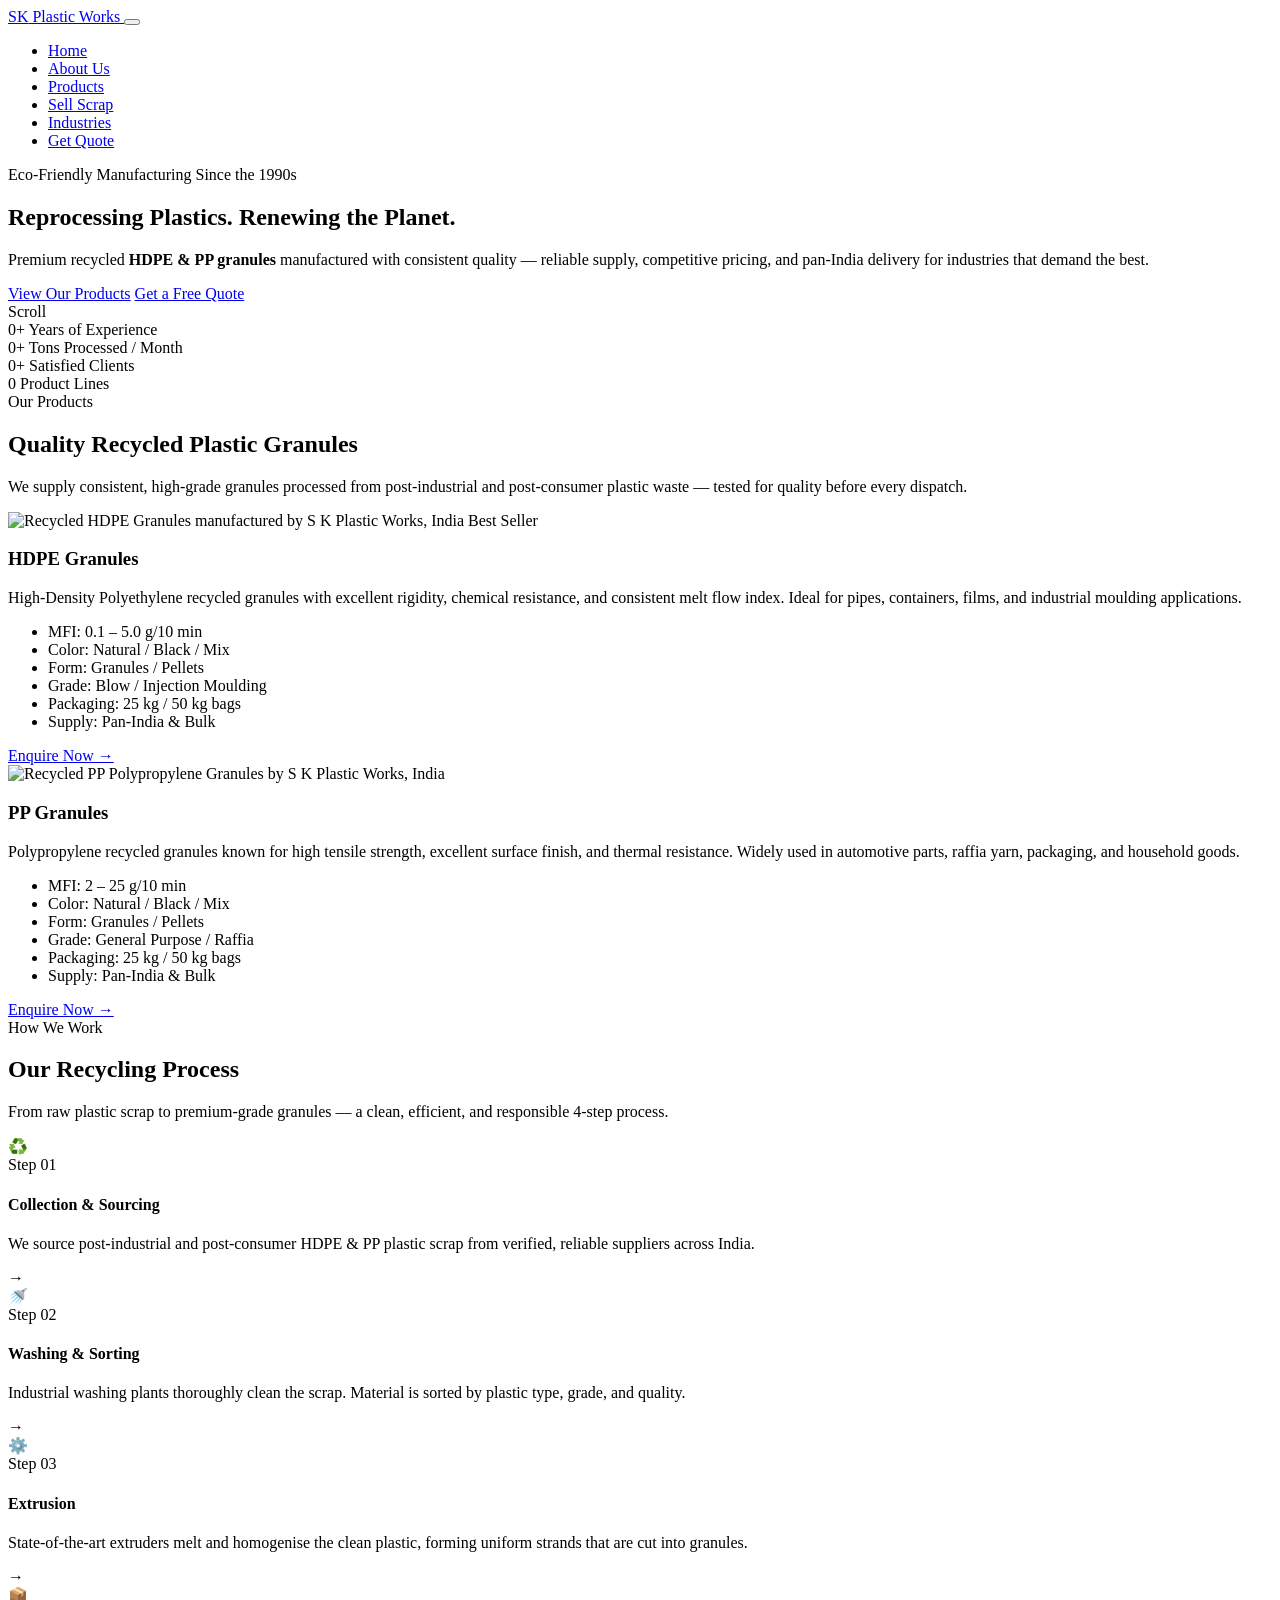
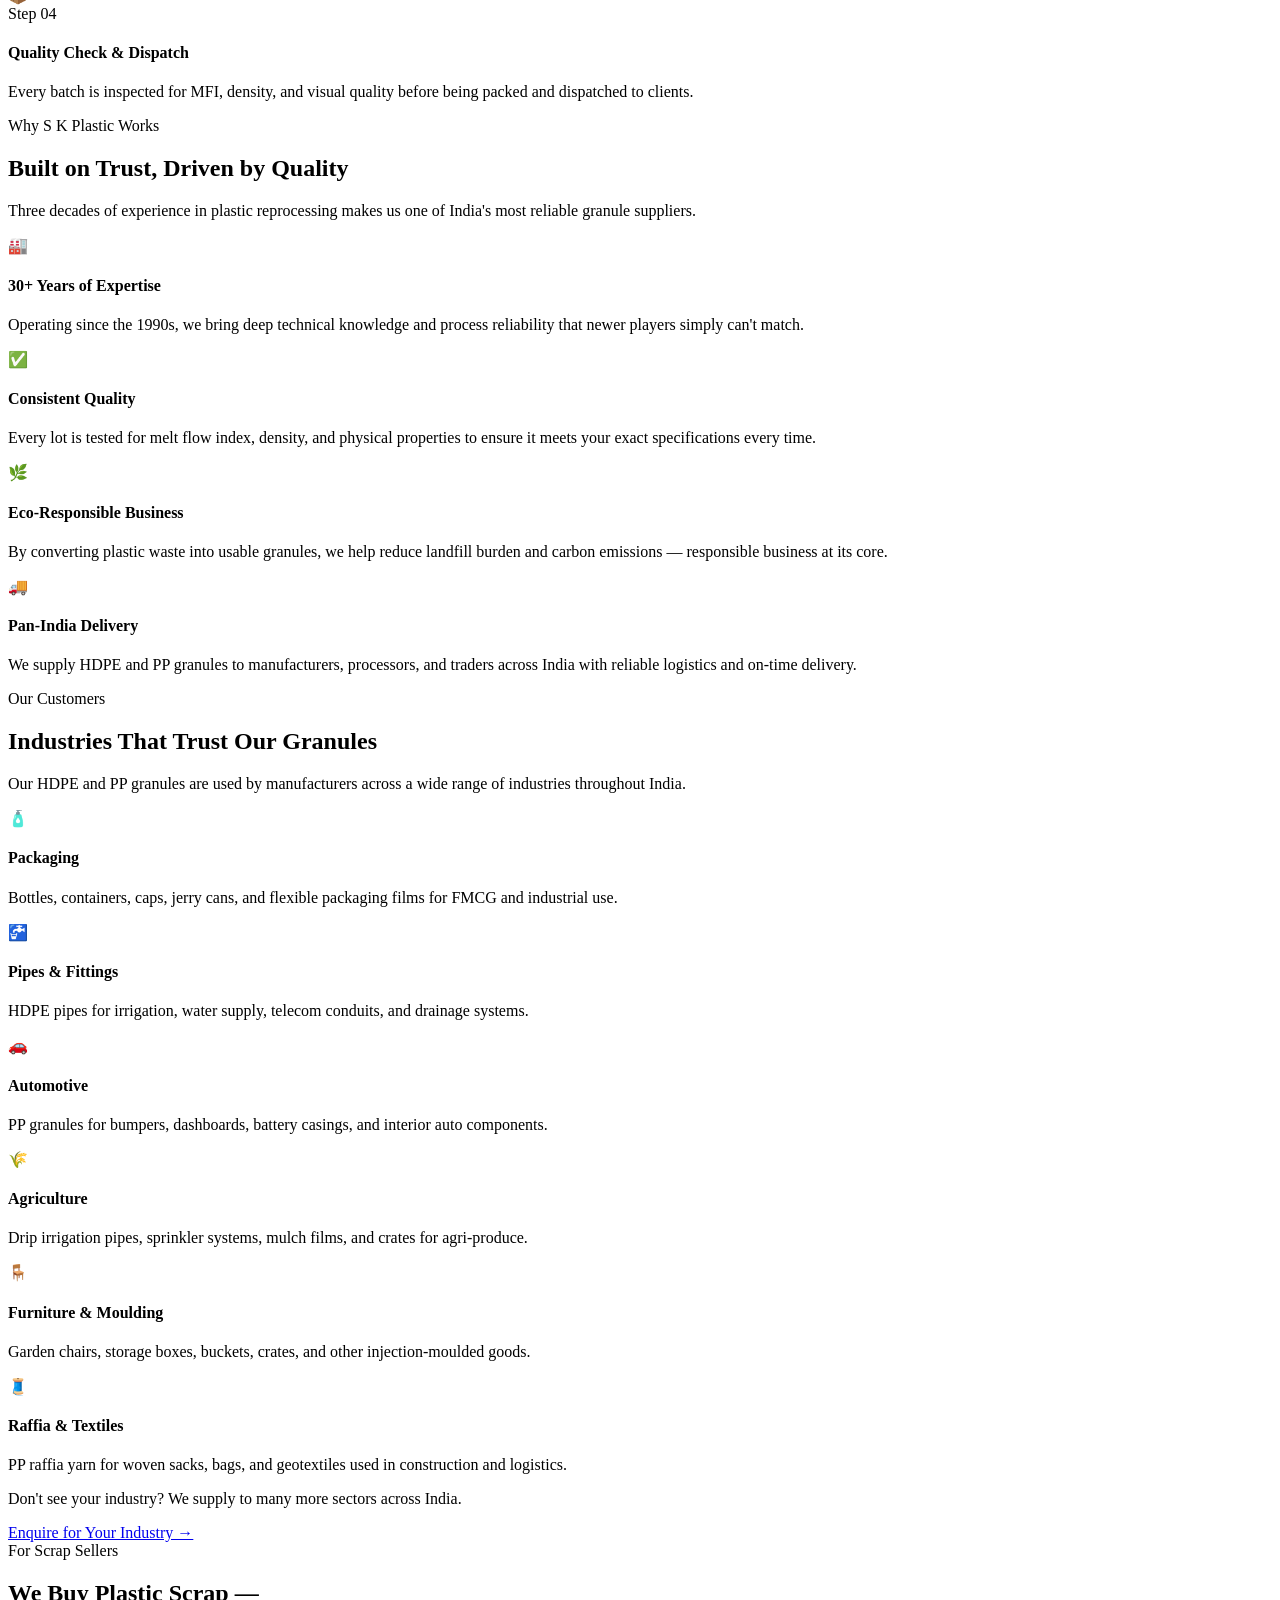
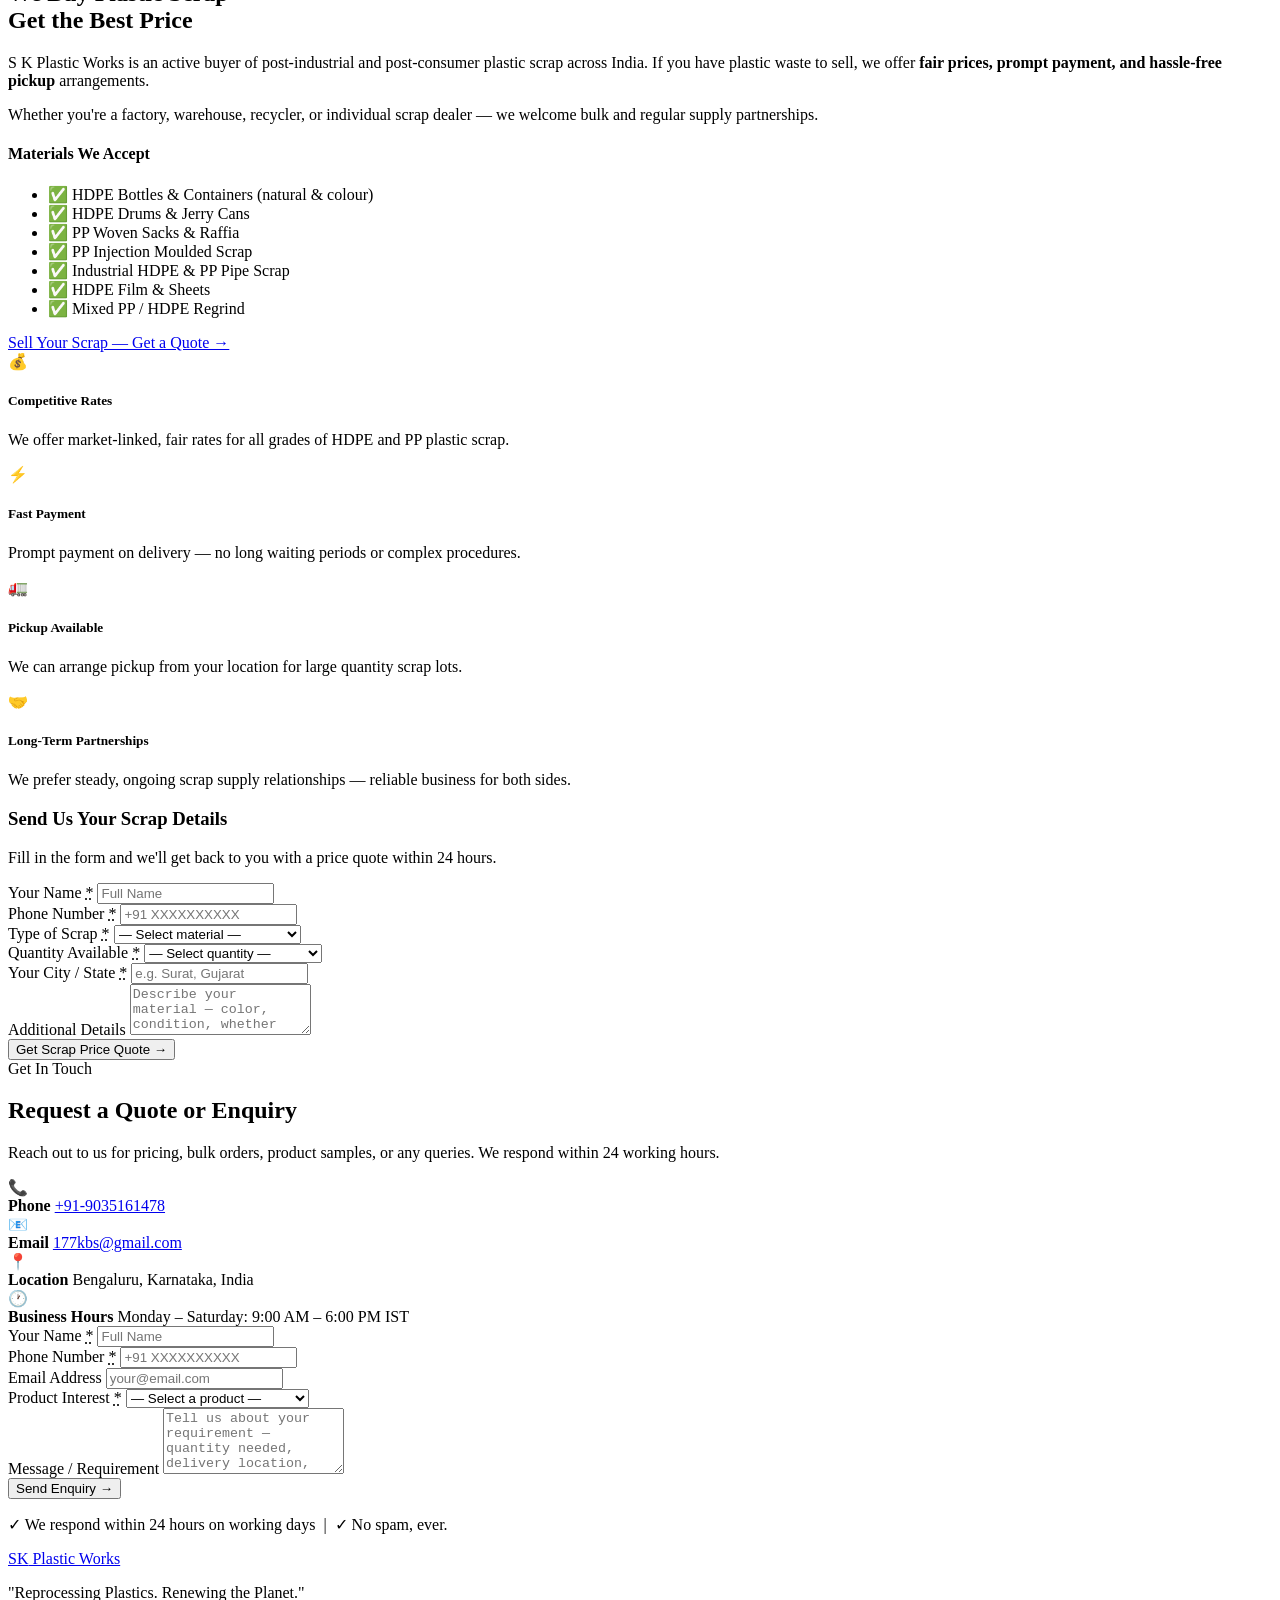
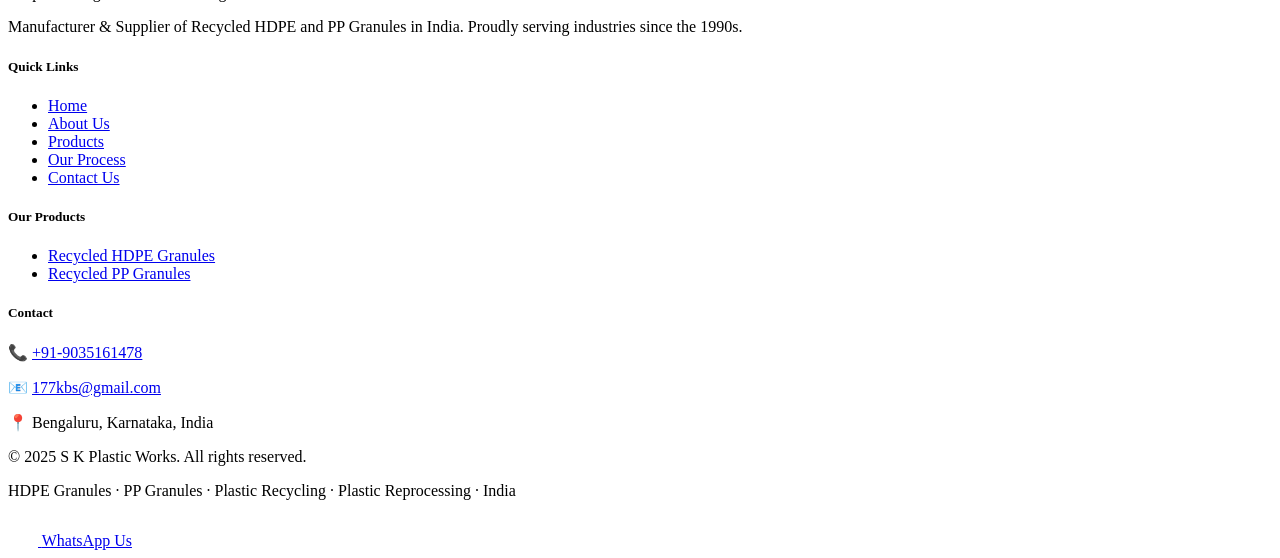
==== index.html @ 536b4439 "Update contact email to 177kbs@gmail.com Co-Authored-By: Claude Sonnet 5 <noreply@anthropic.com>" ====
<!DOCTYPE html>
<html lang="en">
<head>
  <meta charset="UTF-8">
  <meta name="viewport" content="width=device-width, initial-scale=1.0">

  <!-- ✅ SEO: Primary Meta Tags -->
  <title>S K Plastic Works | Recycled HDPE & PP Granules Manufacturer in India</title>
  <meta name="description" content="S K Plastic Works is a trusted manufacturer and supplier of recycled HDPE and PP plastic granules in India. High-quality reprocessed granules since the 1990s. Get bulk quotes today.">
  <meta name="keywords" content="HDPE granules, PP granules, recycled plastic granules, HDPE granules manufacturer India, PP granules supplier, plastic reprocessing, recycled granules India, plastic recycling company India, buy HDPE granules, buy PP granules bulk, sell plastic scrap India, HDPE scrap buyers India, PP scrap buyers, plastic scrap dealers India, plastic waste buyers near me">
  <meta name="author" content="S K Plastic Works">
  <meta name="robots" content="index, follow">
  <meta name="geo.region" content="IN">
  <meta name="geo.country" content="India">
  <link rel="canonical" href="https://raks117.github.io/index.html">

  <!-- ✅ SEO: Open Graph (for social sharing) -->
  <meta property="og:type"        content="website">
  <meta property="og:url"         content="https://raks117.github.io/">
  <meta property="og:title"       content="S K Plastic Works | Recycled HDPE & PP Granules in India">
  <meta property="og:description" content="Manufacturer & supplier of high-quality recycled HDPE and PP granules. Reliable supply, consistent quality, pan-India delivery.">
  <meta property="og:image"       content="https://raks117.github.io/og-image.jpg">

  <!-- ✅ SEO: Twitter Card -->
  <meta name="twitter:card"        content="summary_large_image">
  <meta name="twitter:title"       content="S K Plastic Works | HDPE & PP Granules India">
  <meta name="twitter:description" content="Quality recycled HDPE & PP granules manufacturer in India. Since the 1990s.">

  <!-- ✅ SEO: Schema.org — Local Business + Product structured data -->
  <script type="application/ld+json">
  {
    "@context": "https://schema.org",
    "@graph": [
      {
        "@type": "LocalBusiness",
        "@id": "https://raks117.github.io/#business",
        "name": "S K Plastic Works",
        "description": "Manufacturer and supplier of recycled HDPE and PP plastic granules in India since the 1990s.",
        "url": "https://raks117.github.io",
        "telephone": "+91-9035161478",
        "email": "177kbs@gmail.com",
        "foundingDate": "1995",
        "address": {
          "@type": "PostalAddress",
          "addressLocality": "Bengaluru",
          "addressRegion": "Karnataka",
          "addressCountry": "IN"
        },
        "areaServed": {
          "@type": "Country",
          "name": "India"
        },
        "knowsAbout": ["HDPE Granules", "PP Granules", "Plastic Recycling", "Plastic Reprocessing"],
        "openingHoursSpecification": {
          "@type": "OpeningHoursSpecification",
          "dayOfWeek": ["Monday","Tuesday","Wednesday","Thursday","Friday","Saturday"],
          "opens": "09:00",
          "closes": "18:00"
        }
      },
      {
        "@type": "Product",
        "name": "Recycled HDPE Granules",
        "description": "High-density polyethylene recycled granules with excellent rigidity and chemical resistance.",
        "brand": { "@type": "Brand", "name": "S K Plastic Works" },
        "manufacturer": { "@id": "https://raks117.github.io/#business" },
        "material": "Recycled HDPE",
        "countryOfOrigin": "IN"
      },
      {
        "@type": "Product",
        "name": "Recycled PP Granules",
        "description": "Polypropylene recycled granules with high strength, heat resistance, and excellent surface finish.",
        "brand": { "@type": "Brand", "name": "S K Plastic Works" },
        "manufacturer": { "@id": "https://raks117.github.io/#business" },
        "material": "Recycled PP",
        "countryOfOrigin": "IN"
      }
    ]
  }
  </script>

  <!-- Fonts -->
  <link rel="preconnect" href="https://fonts.googleapis.com">
  <link rel="preconnect" href="https://fonts.gstatic.com" crossorigin>
  <link href="https://fonts.googleapis.com/css2?family=Inter:wght@300;400;500;600&family=Poppins:wght@600;700;800&display=swap" rel="stylesheet">

  <link rel="stylesheet" href="css/style.css">
</head>
<body>

  <!-- ============================================================
       NAVIGATION
  ============================================================ -->
  <nav class="navbar" id="navbar" role="navigation" aria-label="Main navigation">
    <div class="container nav-container">
      <a href="index.html" class="nav-logo" aria-label="S K Plastic Works Home">
        <span class="logo-sk" aria-hidden="true">SK</span> Plastic Works
      </a>

      <button class="nav-toggle" id="navToggle" aria-label="Open menu" aria-expanded="false" aria-controls="navLinks">
        <span></span><span></span><span></span>
      </button>

      <ul class="nav-links" id="navLinks" role="menubar">
        <li role="none"><a href="index.html" class="active" role="menuitem">Home</a></li>
        <li role="none"><a href="about.html" role="menuitem">About Us</a></li>
        <li role="none"><a href="#products" role="menuitem">Products</a></li>
        <li role="none"><a href="#sell-scrap" role="menuitem">Sell Scrap</a></li>
        <li role="none"><a href="#industries" role="menuitem">Industries</a></li>
        <li role="none"><a href="#contact" class="btn-nav" role="menuitem">Get Quote</a></li>
      </ul>
    </div>
  </nav>


  <!-- ============================================================
       HERO SECTION
  ============================================================ -->
  <section class="hero" id="home" aria-label="Hero banner">
    <!-- Replace this URL with a high-res photo of your plant or granules -->
    <div class="hero-bg-image" role="img" aria-label="Plastic recycling facility background"></div>
    <div class="hero-overlay" aria-hidden="true"></div>

    <div class="container hero-content">
      <span class="hero-badge">Eco-Friendly Manufacturing Since the 1990s</span>

      <h1>
        Reprocessing Plastics.
        <span class="accent">Renewing the Planet.</span>
      </h1>

      <p class="hero-subtitle">
        Premium recycled <strong>HDPE &amp; PP granules</strong> manufactured with consistent quality —
        reliable supply, competitive pricing, and pan-India delivery for industries that demand the best.
      </p>

      <div class="hero-cta">
        <a href="#products" class="btn btn-primary">View Our Products</a>
        <a href="#contact"  class="btn btn-outline">Get a Free Quote</a>
      </div>
    </div>

    <div class="hero-scroll" aria-hidden="true">
      <span>Scroll</span>
      <div class="scroll-arrow"></div>
    </div>
  </section>


  <!-- ============================================================
       STATS BAR
  ============================================================ -->
  <section class="stats-bar" aria-label="Company highlights">
    <div class="container stats-grid">
      <div class="stat-item">
        <span class="stat-number" data-target="30">0</span><span class="stat-suffix">+</span>
        <span class="stat-label">Years of Experience</span>
      </div>
      <div class="stat-item">
        <!-- Replace 500 with your actual monthly volume -->
        <span class="stat-number" data-target="10">0</span><span class="stat-suffix">+</span>
        <span class="stat-label">Tons Processed / Month</span>
      </div>
      <div class="stat-item">
        <span class="stat-number" data-target="200">0</span><span class="stat-suffix">+</span>
        <span class="stat-label">Satisfied Clients</span>
      </div>
      <div class="stat-item">
        <span class="stat-number" data-target="2">0</span><span class="stat-suffix"></span>
        <span class="stat-label">Product Lines</span>
      </div>
    </div>
  </section>


  <!-- ============================================================
       PRODUCTS SECTION
  ============================================================ -->
  <section class="products section" id="products" aria-labelledby="products-heading">
    <div class="container">
      <div class="section-header">
        <span class="section-tag">Our Products</span>
        <h2 id="products-heading">Quality Recycled Plastic Granules</h2>
        <p>We supply consistent, high-grade granules processed from post-industrial and post-consumer plastic waste — tested for quality before every dispatch.</p>
      </div>

      <div class="products-grid">

        <!-- Product 1: HDPE Granules -->
        <article class="product-card" itemscope itemtype="https://schema.org/Product">
          <div class="product-image">
            <!--
              REPLACE IMAGE: Download a high-quality HDPE granules photo from
              https://www.pexels.com/search/plastic%20granules/
              Save as: images/hdpe-granules.jpg
            -->
            <img
              src="https://placehold.co/800x500/1B6B3A/4CAF76?text=HDPE+Granules+Photo&font=lato"
              alt="Recycled HDPE Granules manufactured by S K Plastic Works, India"
              itemprop="image"
              loading="eager"
              width="800" height="500"
            >
            <span class="product-badge">Best Seller</span>
          </div>
          <div class="product-body">
            <h3 itemprop="name">HDPE Granules</h3>
            <p itemprop="description">
              High-Density Polyethylene recycled granules with excellent rigidity, chemical resistance,
              and consistent melt flow index. Ideal for pipes, containers, films, and industrial moulding applications.
            </p>
            <ul class="product-specs" aria-label="Product specifications">
              <li>MFI: 0.1 – 5.0 g/10 min</li>
              <li>Color: Natural / Black / Mix</li>
              <li>Form: Granules / Pellets</li>
              <li>Grade: Blow / Injection Moulding</li>
              <li>Packaging: 25 kg / 50 kg bags</li>
              <li>Supply: Pan-India &amp; Bulk</li>
            </ul>
            <a href="#contact" class="btn btn-primary btn-sm">Enquire Now →</a>
          </div>
        </article>

        <!-- Product 2: PP Granules -->
        <article class="product-card" itemscope itemtype="https://schema.org/Product">
          <div class="product-image">
            <!--
              REPLACE IMAGE: Download a PP granules photo from
              https://www.pexels.com/search/plastic%20pellets/
              Save as: images/pp-granules.jpg
            -->
            <img
              src="https://placehold.co/800x500/0D4F6C/7EC8E3?text=PP+Granules+Photo&font=lato"
              alt="Recycled PP Polypropylene Granules by S K Plastic Works, India"
              itemprop="image"
              loading="lazy"
              width="800" height="500"
            >
          </div>
          <div class="product-body">
            <h3 itemprop="name">PP Granules</h3>
            <p itemprop="description">
              Polypropylene recycled granules known for high tensile strength, excellent surface finish,
              and thermal resistance. Widely used in automotive parts, raffia yarn, packaging, and household goods.
            </p>
            <ul class="product-specs" aria-label="Product specifications">
              <li>MFI: 2 – 25 g/10 min</li>
              <li>Color: Natural / Black / Mix</li>
              <li>Form: Granules / Pellets</li>
              <li>Grade: General Purpose / Raffia</li>
              <li>Packaging: 25 kg / 50 kg bags</li>
              <li>Supply: Pan-India &amp; Bulk</li>
            </ul>
            <a href="#contact" class="btn btn-primary btn-sm">Enquire Now →</a>
          </div>
        </article>

      </div>
    </div>
  </section>


  <!-- ============================================================
       OUR PROCESS
  ============================================================ -->
  <section class="process section bg-light" id="process" aria-labelledby="process-heading">
    <div class="container">
      <div class="section-header">
        <span class="section-tag">How We Work</span>
        <h2 id="process-heading">Our Recycling Process</h2>
        <p>From raw plastic scrap to premium-grade granules — a clean, efficient, and responsible 4-step process.</p>
      </div>

      <div class="process-steps" role="list">

        <div class="process-step" role="listitem">
          <span class="step-icon" aria-hidden="true">♻️</span>
          <div class="step-num">Step 01</div>
          <h4>Collection &amp; Sourcing</h4>
          <p>We source post-industrial and post-consumer HDPE &amp; PP plastic scrap from verified, reliable suppliers across India.</p>
        </div>

        <div class="process-arrow" aria-hidden="true">→</div>

        <div class="process-step" role="listitem">
          <span class="step-icon" aria-hidden="true">🚿</span>
          <div class="step-num">Step 02</div>
          <h4>Washing &amp; Sorting</h4>
          <p>Industrial washing plants thoroughly clean the scrap. Material is sorted by plastic type, grade, and quality.</p>
        </div>

        <div class="process-arrow" aria-hidden="true">→</div>

        <div class="process-step" role="listitem">
          <span class="step-icon" aria-hidden="true">⚙️</span>
          <div class="step-num">Step 03</div>
          <h4>Extrusion</h4>
          <p>State-of-the-art extruders melt and homogenise the clean plastic, forming uniform strands that are cut into granules.</p>
        </div>

        <div class="process-arrow" aria-hidden="true">→</div>

        <div class="process-step" role="listitem">
          <span class="step-icon" aria-hidden="true">📦</span>
          <div class="step-num">Step 04</div>
          <h4>Quality Check &amp; Dispatch</h4>
          <p>Every batch is inspected for MFI, density, and visual quality before being packed and dispatched to clients.</p>
        </div>

      </div>
    </div>
  </section>


  <!-- ============================================================
       WHY CHOOSE US
  ============================================================ -->
  <section class="why-us section" id="why-us" aria-labelledby="why-heading">
    <div class="container">
      <div class="section-header">
        <span class="section-tag">Why S K Plastic Works</span>
        <h2 id="why-heading">Built on Trust, Driven by Quality</h2>
        <p>Three decades of experience in plastic reprocessing makes us one of India's most reliable granule suppliers.</p>
      </div>

      <div class="why-grid">
        <div class="why-card">
          <div class="why-icon" aria-hidden="true">🏭</div>
          <h4>30+ Years of Expertise</h4>
          <p>Operating since the 1990s, we bring deep technical knowledge and process reliability that newer players simply can't match.</p>
        </div>
        <div class="why-card">
          <div class="why-icon" aria-hidden="true">✅</div>
          <h4>Consistent Quality</h4>
          <p>Every lot is tested for melt flow index, density, and physical properties to ensure it meets your exact specifications every time.</p>
        </div>
        <div class="why-card">
          <div class="why-icon" aria-hidden="true">🌿</div>
          <h4>Eco-Responsible Business</h4>
          <p>By converting plastic waste into usable granules, we help reduce landfill burden and carbon emissions — responsible business at its core.</p>
        </div>
        <div class="why-card">
          <div class="why-icon" aria-hidden="true">🚚</div>
          <h4>Pan-India Delivery</h4>
          <p>We supply HDPE and PP granules to manufacturers, processors, and traders across India with reliable logistics and on-time delivery.</p>
        </div>
      </div>
    </div>
  </section>


  <!-- ============================================================
       INDUSTRIES WE SERVE
  ============================================================ -->
  <section class="section bg-light" id="industries" aria-labelledby="industries-heading">
    <div class="container">
      <div class="section-header">
        <span class="section-tag">Our Customers</span>
        <h2 id="industries-heading">Industries That Trust Our Granules</h2>
        <p>Our HDPE and PP granules are used by manufacturers across a wide range of industries throughout India.</p>
      </div>

      <div class="industries-grid">
        <div class="industry-card">
          <div class="industry-icon" aria-hidden="true">🧴</div>
          <h4>Packaging</h4>
          <p>Bottles, containers, caps, jerry cans, and flexible packaging films for FMCG and industrial use.</p>
        </div>
        <div class="industry-card">
          <div class="industry-icon" aria-hidden="true">🚰</div>
          <h4>Pipes &amp; Fittings</h4>
          <p>HDPE pipes for irrigation, water supply, telecom conduits, and drainage systems.</p>
        </div>
        <div class="industry-card">
          <div class="industry-icon" aria-hidden="true">🚗</div>
          <h4>Automotive</h4>
          <p>PP granules for bumpers, dashboards, battery casings, and interior auto components.</p>
        </div>
        <div class="industry-card">
          <div class="industry-icon" aria-hidden="true">🌾</div>
          <h4>Agriculture</h4>
          <p>Drip irrigation pipes, sprinkler systems, mulch films, and crates for agri-produce.</p>
        </div>
        <div class="industry-card">
          <div class="industry-icon" aria-hidden="true">🪑</div>
          <h4>Furniture &amp; Moulding</h4>
          <p>Garden chairs, storage boxes, buckets, crates, and other injection-moulded goods.</p>
        </div>
        <div class="industry-card">
          <div class="industry-icon" aria-hidden="true">🧵</div>
          <h4>Raffia &amp; Textiles</h4>
          <p>PP raffia yarn for woven sacks, bags, and geotextiles used in construction and logistics.</p>
        </div>
      </div>

      <div class="industries-cta">
        <p>Don't see your industry? We supply to many more sectors across India.</p>
        <a href="#contact" class="btn btn-primary">Enquire for Your Industry →</a>
      </div>
    </div>
  </section>


  <!-- ============================================================
       WE BUY PLASTIC SCRAP — Raw Material Supplier Section
  ============================================================ -->
  <section class="section sell-scrap-section" id="sell-scrap" aria-labelledby="scrap-heading">
    <div class="container">
      <div class="sell-scrap-grid">

        <div class="sell-scrap-text">
          <span class="section-tag tag-amber">For Scrap Sellers</span>
          <h2 id="scrap-heading">We Buy Plastic Scrap —<br>Get the Best Price</h2>
          <p>
            S K Plastic Works is an active buyer of post-industrial and post-consumer plastic scrap
            across India. If you have plastic waste to sell, we offer <strong>fair prices, prompt payment,
            and hassle-free pickup</strong> arrangements.
          </p>
          <p>
            Whether you're a factory, warehouse, recycler, or individual scrap dealer —
            we welcome bulk and regular supply partnerships.
          </p>

          <div class="scrap-accepts">
            <h4>Materials We Accept</h4>
            <ul class="scrap-list">
              <li>✅ HDPE Bottles &amp; Containers (natural &amp; colour)</li>
              <li>✅ HDPE Drums &amp; Jerry Cans</li>
              <li>✅ PP Woven Sacks &amp; Raffia</li>
              <li>✅ PP Injection Moulded Scrap</li>
              <li>✅ Industrial HDPE &amp; PP Pipe Scrap</li>
              <li>✅ HDPE Film &amp; Sheets</li>
              <li>✅ Mixed PP / HDPE Regrind</li>
            </ul>
          </div>

          <a href="#scrap-form" class="btn btn-amber">Sell Your Scrap — Get a Quote →</a>
        </div>

        <div class="sell-scrap-benefits">
          <div class="benefit-card">
            <span class="benefit-icon" aria-hidden="true">💰</span>
            <div>
              <h5>Competitive Rates</h5>
              <p>We offer market-linked, fair rates for all grades of HDPE and PP plastic scrap.</p>
            </div>
          </div>
          <div class="benefit-card">
            <span class="benefit-icon" aria-hidden="true">⚡</span>
            <div>
              <h5>Fast Payment</h5>
              <p>Prompt payment on delivery — no long waiting periods or complex procedures.</p>
            </div>
          </div>
          <div class="benefit-card">
            <span class="benefit-icon" aria-hidden="true">🚛</span>
            <div>
              <h5>Pickup Available</h5>
              <p>We can arrange pickup from your location for large quantity scrap lots.</p>
            </div>
          </div>
          <div class="benefit-card">
            <span class="benefit-icon" aria-hidden="true">🤝</span>
            <div>
              <h5>Long-Term Partnerships</h5>
              <p>We prefer steady, ongoing scrap supply relationships — reliable business for both sides.</p>
            </div>
          </div>
        </div>

      </div>

      <!-- Scrap Seller Enquiry Form -->
      <div class="scrap-form-wrapper" id="scrap-form">
        <h3>Send Us Your Scrap Details</h3>
        <p>Fill in the form and we'll get back to you with a price quote within 24 hours.</p>
        <form class="scrap-form" id="scrapForm" novalidate aria-label="Scrap seller enquiry form">
          <div class="form-row">
            <div class="form-group">
              <label for="scrap-name">Your Name <abbr title="required">*</abbr></label>
              <input type="text" id="scrap-name" name="scrap-name" placeholder="Full Name" required autocomplete="name">
            </div>
            <div class="form-group">
              <label for="scrap-phone">Phone Number <abbr title="required">*</abbr></label>
              <input type="tel" id="scrap-phone" name="scrap-phone" placeholder="+91 XXXXXXXXXX" required autocomplete="tel">
            </div>
          </div>
          <div class="form-row">
            <div class="form-group">
              <label for="scrap-type">Type of Scrap <abbr title="required">*</abbr></label>
              <select id="scrap-type" name="scrap-type" required>
                <option value="">— Select material —</option>
                <option value="hdpe-bottles">HDPE Bottles / Containers</option>
                <option value="hdpe-drums">HDPE Drums / Jerry Cans</option>
                <option value="hdpe-film">HDPE Film / Sheets</option>
                <option value="pp-woven">PP Woven Sacks / Raffia</option>
                <option value="pp-injection">PP Injection Moulded Scrap</option>
                <option value="mixed">Mixed HDPE / PP Scrap</option>
                <option value="other">Other</option>
              </select>
            </div>
            <div class="form-group">
              <label for="scrap-qty">Quantity Available <abbr title="required">*</abbr></label>
              <select id="scrap-qty" name="scrap-qty" required>
                <option value="">— Select quantity —</option>
                <option value="under500">Under 500 kg</option>
                <option value="500-2000">500 kg – 2 tons</option>
                <option value="2-5tons">2 – 5 tons</option>
                <option value="5-10tons">5 – 10 tons</option>
                <option value="10tons+">10+ tons (Regular Supply)</option>
              </select>
            </div>
          </div>
          <div class="form-group">
            <label for="scrap-location">Your City / State <abbr title="required">*</abbr></label>
            <input type="text" id="scrap-location" name="scrap-location" placeholder="e.g. Surat, Gujarat" required>
          </div>
          <div class="form-group">
            <label for="scrap-notes">Additional Details</label>
            <textarea id="scrap-notes" name="scrap-notes" rows="3"
              placeholder="Describe your material — color, condition, whether sorted or mixed..."></textarea>
          </div>
          <button type="submit" class="btn btn-amber btn-full">Get Scrap Price Quote →</button>
        </form>
      </div>

    </div>
  </section>


  <!-- TESTIMONIALS: Add real customer reviews here once available -->


  <!-- ============================================================
       CONTACT SECTION
  ============================================================ -->
  <section class="contact section bg-dark" id="contact" aria-labelledby="contact-heading">
    <div class="container">
      <div class="section-header light">
        <span class="section-tag">Get In Touch</span>
        <h2 id="contact-heading">Request a Quote or Enquiry</h2>
        <p>Reach out to us for pricing, bulk orders, product samples, or any queries. We respond within 24 working hours.</p>
      </div>

      <div class="contact-grid">

        <!-- Contact Info -->
        <address class="contact-info" style="font-style:normal;">
          <div class="contact-item">
            <span class="contact-icon" aria-hidden="true">📞</span>
            <div>
              <strong>Phone</strong>
              <a href="tel:+919035161478">+91-9035161478</a>
            </div>
          </div>
          <div class="contact-item">
            <span class="contact-icon" aria-hidden="true">📧</span>
            <div>
              <strong>Email</strong>
              <a href="mailto:177kbs@gmail.com">177kbs@gmail.com</a>
            </div>
          </div>
          <div class="contact-item">
            <span class="contact-icon" aria-hidden="true">📍</span>
            <div>
              <strong>Location</strong>
              <span>Bengaluru, Karnataka, India</span>
            </div>
          </div>
          <div class="contact-item">
            <span class="contact-icon" aria-hidden="true">🕐</span>
            <div>
              <strong>Business Hours</strong>
              <span>Monday – Saturday: 9:00 AM – 6:00 PM IST</span>
            </div>
          </div>
        </address>

        <!-- Enquiry Form -->
        <form class="contact-form" id="contactForm" novalidate aria-label="Enquiry form">
          <div class="form-row">
            <div class="form-group">
              <label for="name">Your Name <abbr title="required">*</abbr></label>
              <input type="text"  id="name"  name="name"  placeholder="Full Name"         required autocomplete="name">
            </div>
            <div class="form-group">
              <label for="phone">Phone Number <abbr title="required">*</abbr></label>
              <input type="tel"   id="phone" name="phone" placeholder="+91 XXXXXXXXXX"   required autocomplete="tel">
            </div>
          </div>

          <div class="form-group">
            <label for="email">Email Address</label>
            <input type="email" id="email" name="email" placeholder="your@email.com" autocomplete="email">
          </div>

          <div class="form-group">
            <label for="product">Product Interest <abbr title="required">*</abbr></label>
            <select id="product" name="product" required>
              <option value="">— Select a product —</option>
              <option value="hdpe">HDPE Granules</option>
              <option value="pp">PP Granules</option>
              <option value="both">Both HDPE &amp; PP Granules</option>
              <option value="other">General Enquiry</option>
            </select>
          </div>

          <div class="form-group">
            <label for="message">Message / Requirement</label>
            <textarea id="message" name="message" rows="4"
              placeholder="Tell us about your requirement — quantity needed, delivery location, preferred grade..."></textarea>
          </div>

          <button type="submit" class="btn btn-primary btn-full">Send Enquiry →</button>
          <p class="form-note">
            ✓ We respond within 24 hours on working days &nbsp;|&nbsp;
            ✓ No spam, ever.
          </p>
        </form>

      </div>
    </div>
  </section>


  <!-- ============================================================
       FOOTER
  ============================================================ -->
  <footer class="footer" role="contentinfo">
    <div class="container footer-grid">

      <div class="footer-brand">
        <a href="index.html" class="nav-logo" aria-label="S K Plastic Works Home">
          <span class="logo-sk" aria-hidden="true">SK</span> Plastic Works
        </a>
        <p>"Reprocessing Plastics. Renewing the Planet."</p>
        <p class="footer-small">Manufacturer &amp; Supplier of Recycled HDPE and PP Granules in India. Proudly serving industries since the 1990s.</p>
      </div>

      <nav class="footer-links" aria-label="Footer navigation">
        <h5>Quick Links</h5>
        <ul>
          <li><a href="index.html">Home</a></li>
          <li><a href="about.html">About Us</a></li>
          <li><a href="#products">Products</a></li>
          <li><a href="#process">Our Process</a></li>
          <li><a href="#contact">Contact Us</a></li>
        </ul>
      </nav>

      <div class="footer-products">
        <h5>Our Products</h5>
        <ul>
          <li><a href="#products">Recycled HDPE Granules</a></li>
          <li><a href="#products">Recycled PP Granules</a></li>
        </ul>
      </div>

      <address class="footer-contact" style="font-style:normal;">
        <h5>Contact</h5>
        <p>📞 <a href="tel:+919035161478">+91-9035161478</a></p>
        <p>📧 <a href="mailto:177kbs@gmail.com">177kbs@gmail.com</a></p>
        <p>📍 Bengaluru, Karnataka, India</p>
      </address>

    </div>

    <div class="footer-bottom">
      <div class="container">
        <p>© 2025 S K Plastic Works. All rights reserved.</p>
        <p>HDPE Granules · PP Granules · Plastic Recycling · Plastic Reprocessing · India</p>
      </div>
    </div>
  </footer>

  <!-- Toast notification (shown after form submit) -->
  <div class="toast" id="toast" role="alert" aria-live="polite"></div>

  <!-- ✅ WhatsApp Floating Button — critical for India B2B -->
  <a href="https://wa.me/91XXXXXXXXXX?text=Hello%2C%20I%20am%20interested%20in%20your%20HDPE%2FPP%20granules.%20Please%20share%20your%20best%20price."
     class="whatsapp-float"
     target="_blank"
     rel="noopener noreferrer"
     aria-label="Chat with us on WhatsApp">
    <svg xmlns="http://www.w3.org/2000/svg" viewBox="0 0 32 32" fill="white" width="30" height="30" aria-hidden="true">
      <path d="M16 0C7.164 0 0 7.163 0 16c0 2.822.736 5.469 2.027 7.773L0 32l8.437-2.012A15.93 15.93 0 0016 32c8.836 0 16-7.163 16-16S24.836 0 16 0zm0 29.333a13.27 13.27 0 01-6.764-1.847l-.485-.288-5.012 1.196 1.22-4.877-.316-.5A13.232 13.232 0 012.667 16C2.667 8.636 8.636 2.667 16 2.667S29.333 8.636 29.333 16 23.364 29.333 16 29.333zm7.278-9.87c-.397-.2-2.352-1.16-2.717-1.292-.364-.133-.63-.2-.895.2-.265.397-1.028 1.292-1.26 1.558-.232.265-.464.298-.861.1-.397-.2-1.676-.618-3.192-1.972-1.18-1.052-1.977-2.35-2.209-2.748-.232-.397-.025-.612.174-.81.179-.178.397-.464.596-.696.2-.232.265-.397.397-.662.133-.265.067-.497-.033-.696-.1-.2-.895-2.158-1.226-2.954-.323-.774-.65-.67-.895-.682-.232-.01-.497-.013-.762-.013-.265 0-.696.1-1.061.497-.364.397-1.393 1.36-1.393 3.317s1.427 3.847 1.626 4.112c.2.265 2.808 4.287 6.805 6.014.951.41 1.693.656 2.271.84.954.304 1.823.261 2.51.158.765-.114 2.352-.961 2.684-1.89.333-.928.333-1.724.232-1.89-.099-.165-.364-.265-.762-.464z"/>
    </svg>
    <span class="whatsapp-label">WhatsApp Us</span>
  </a>

  <script src="js/main.js"></script>
</body>
</html>
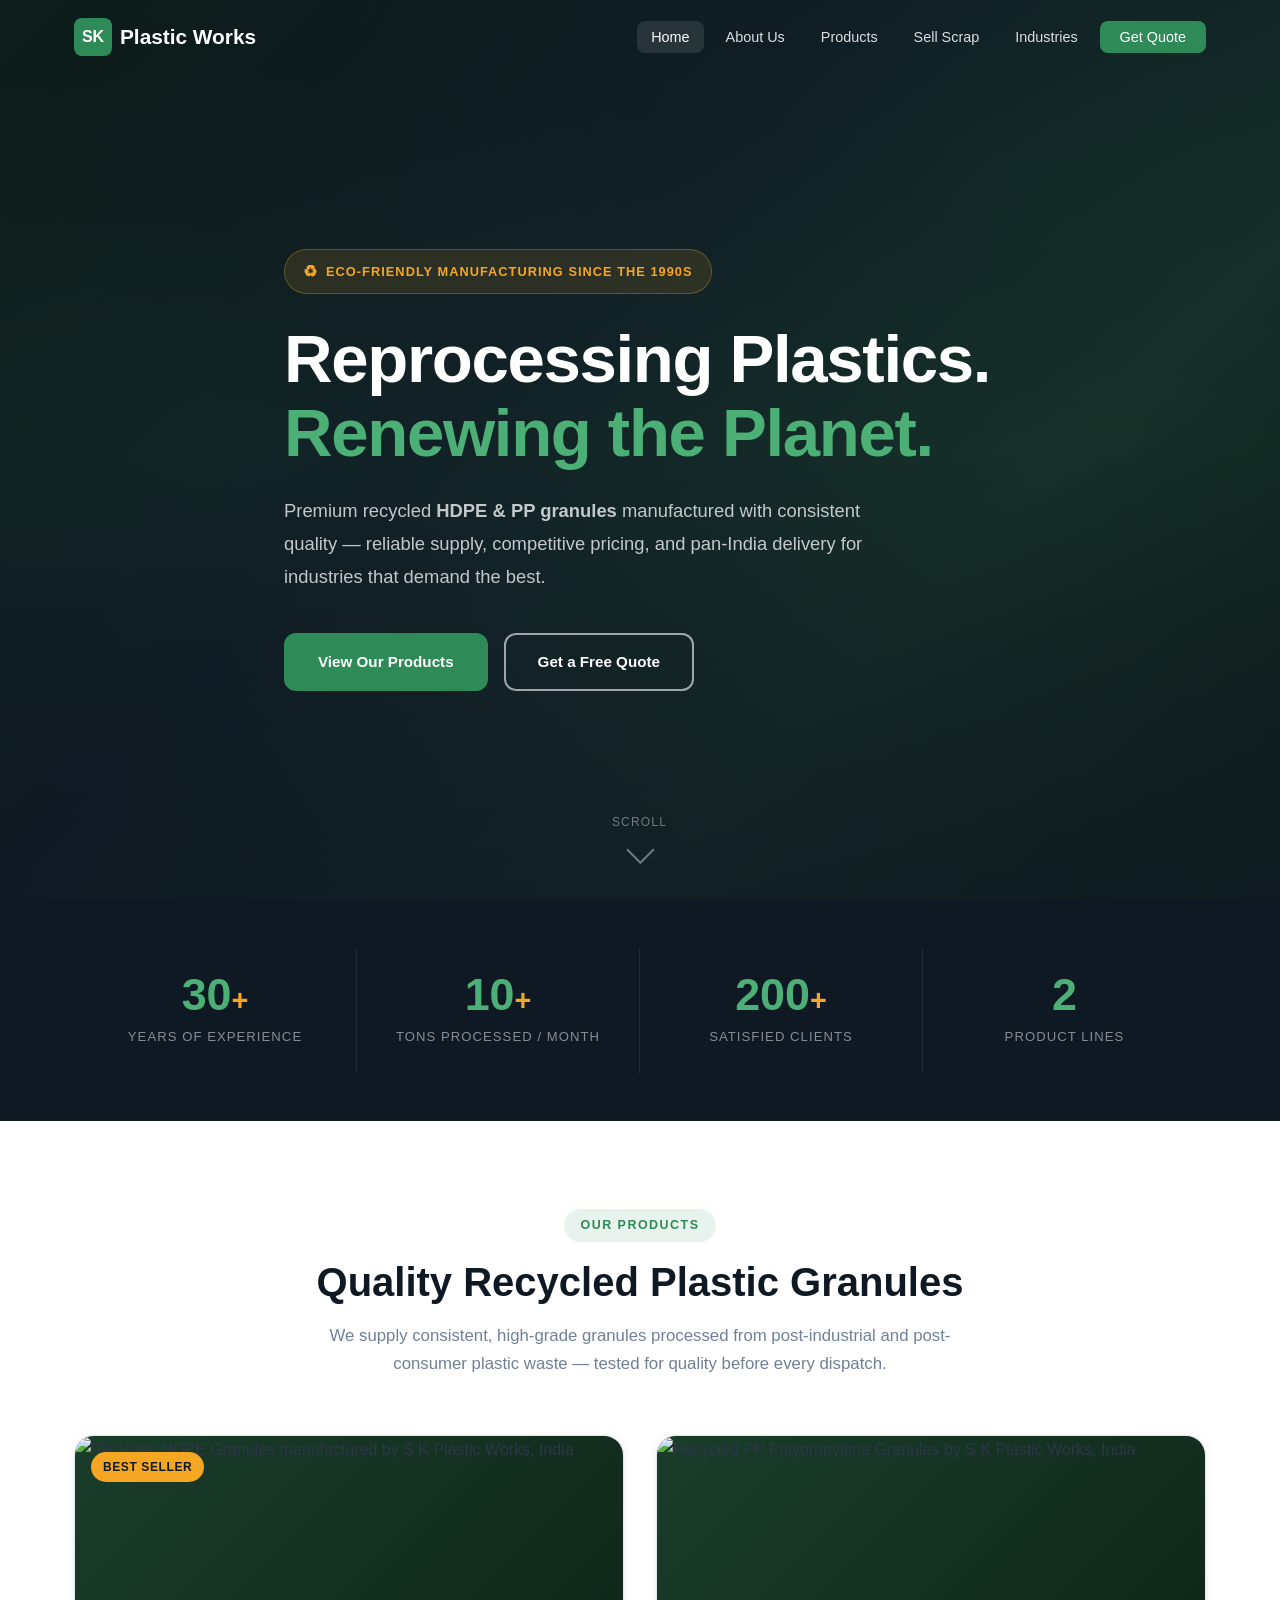
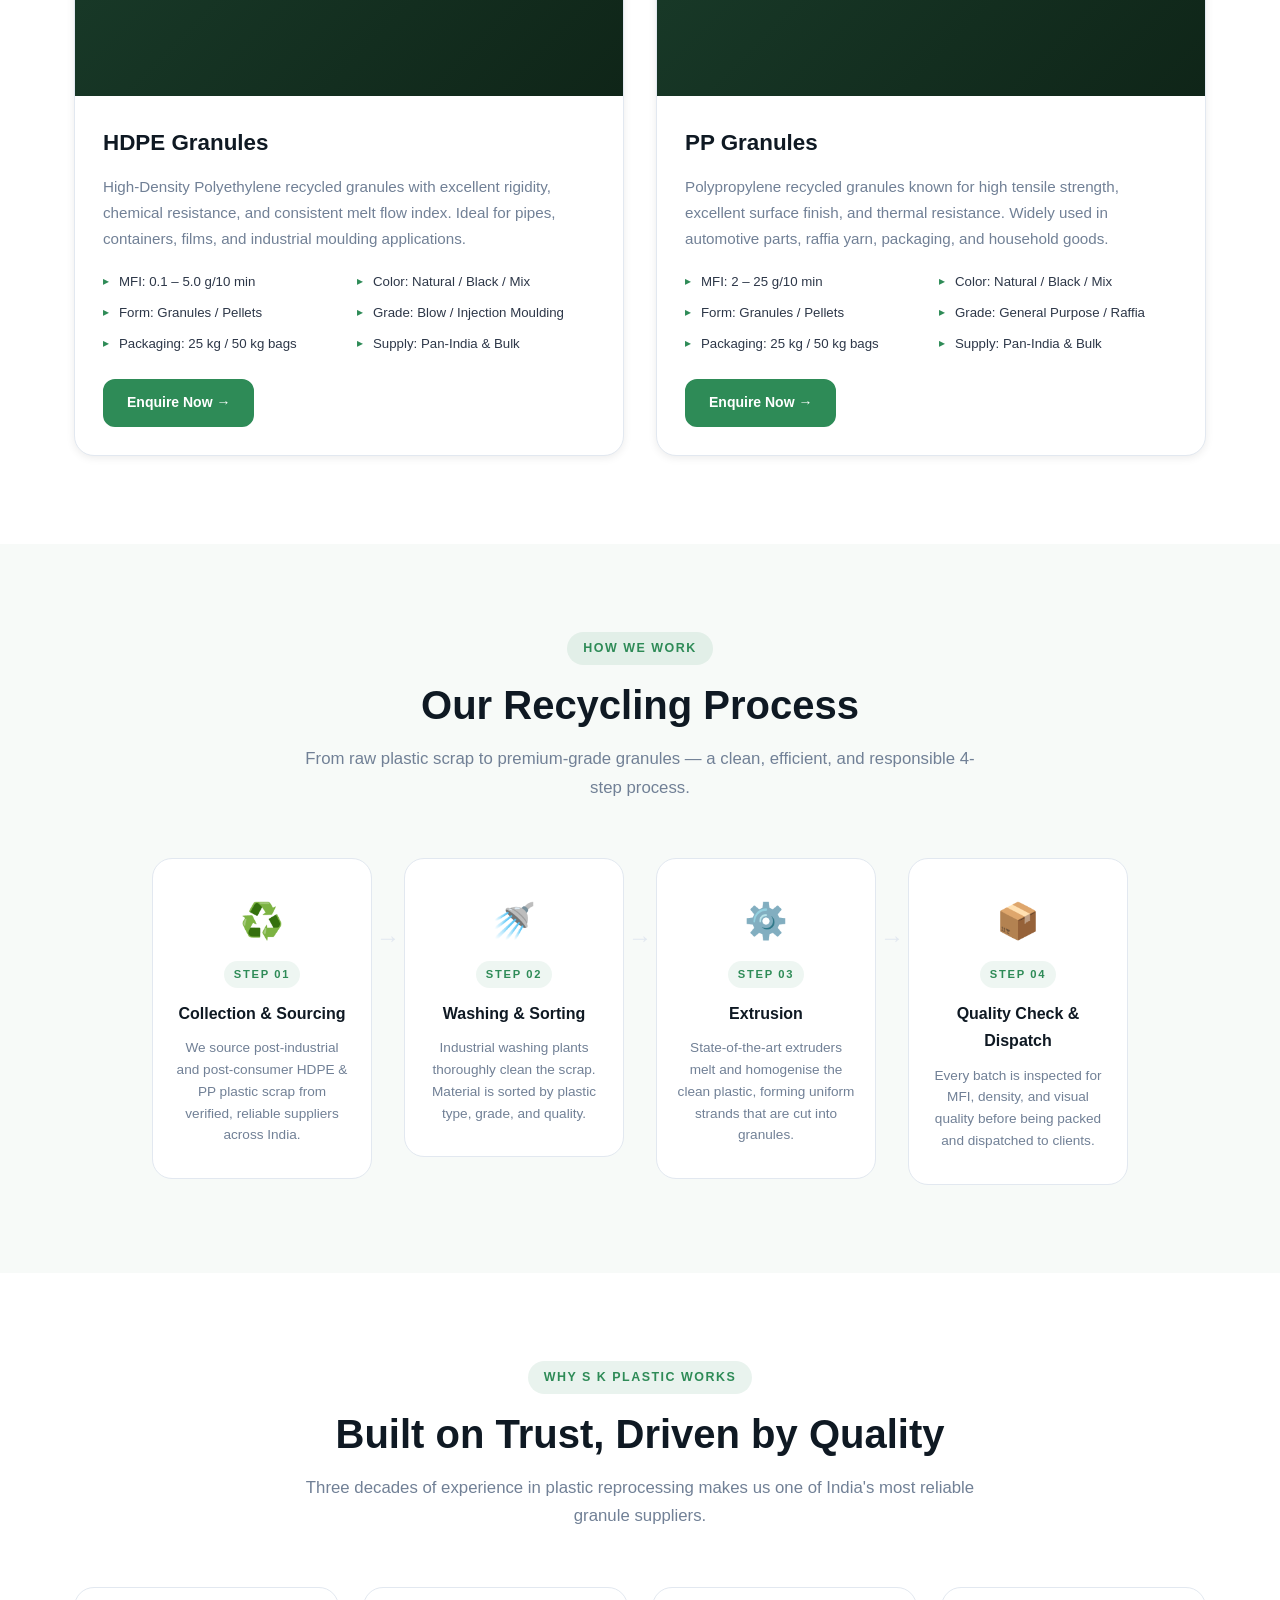
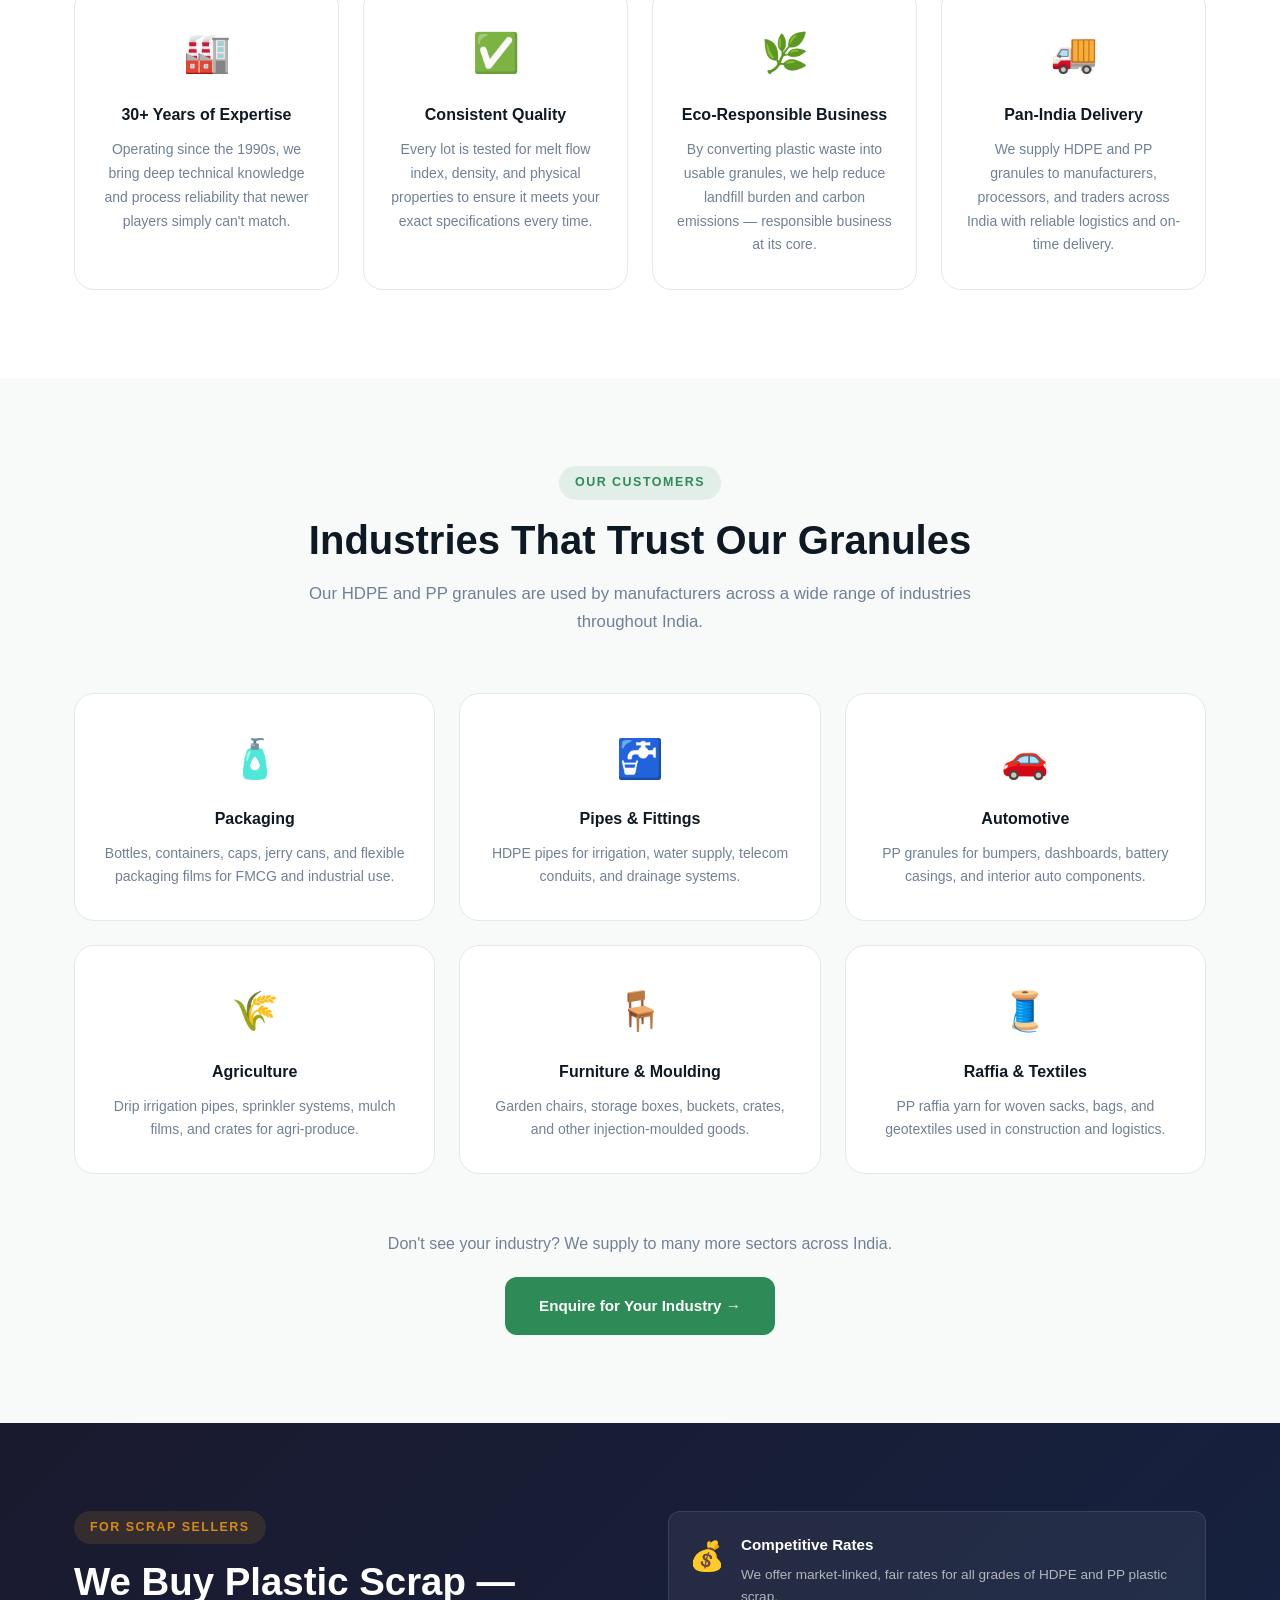
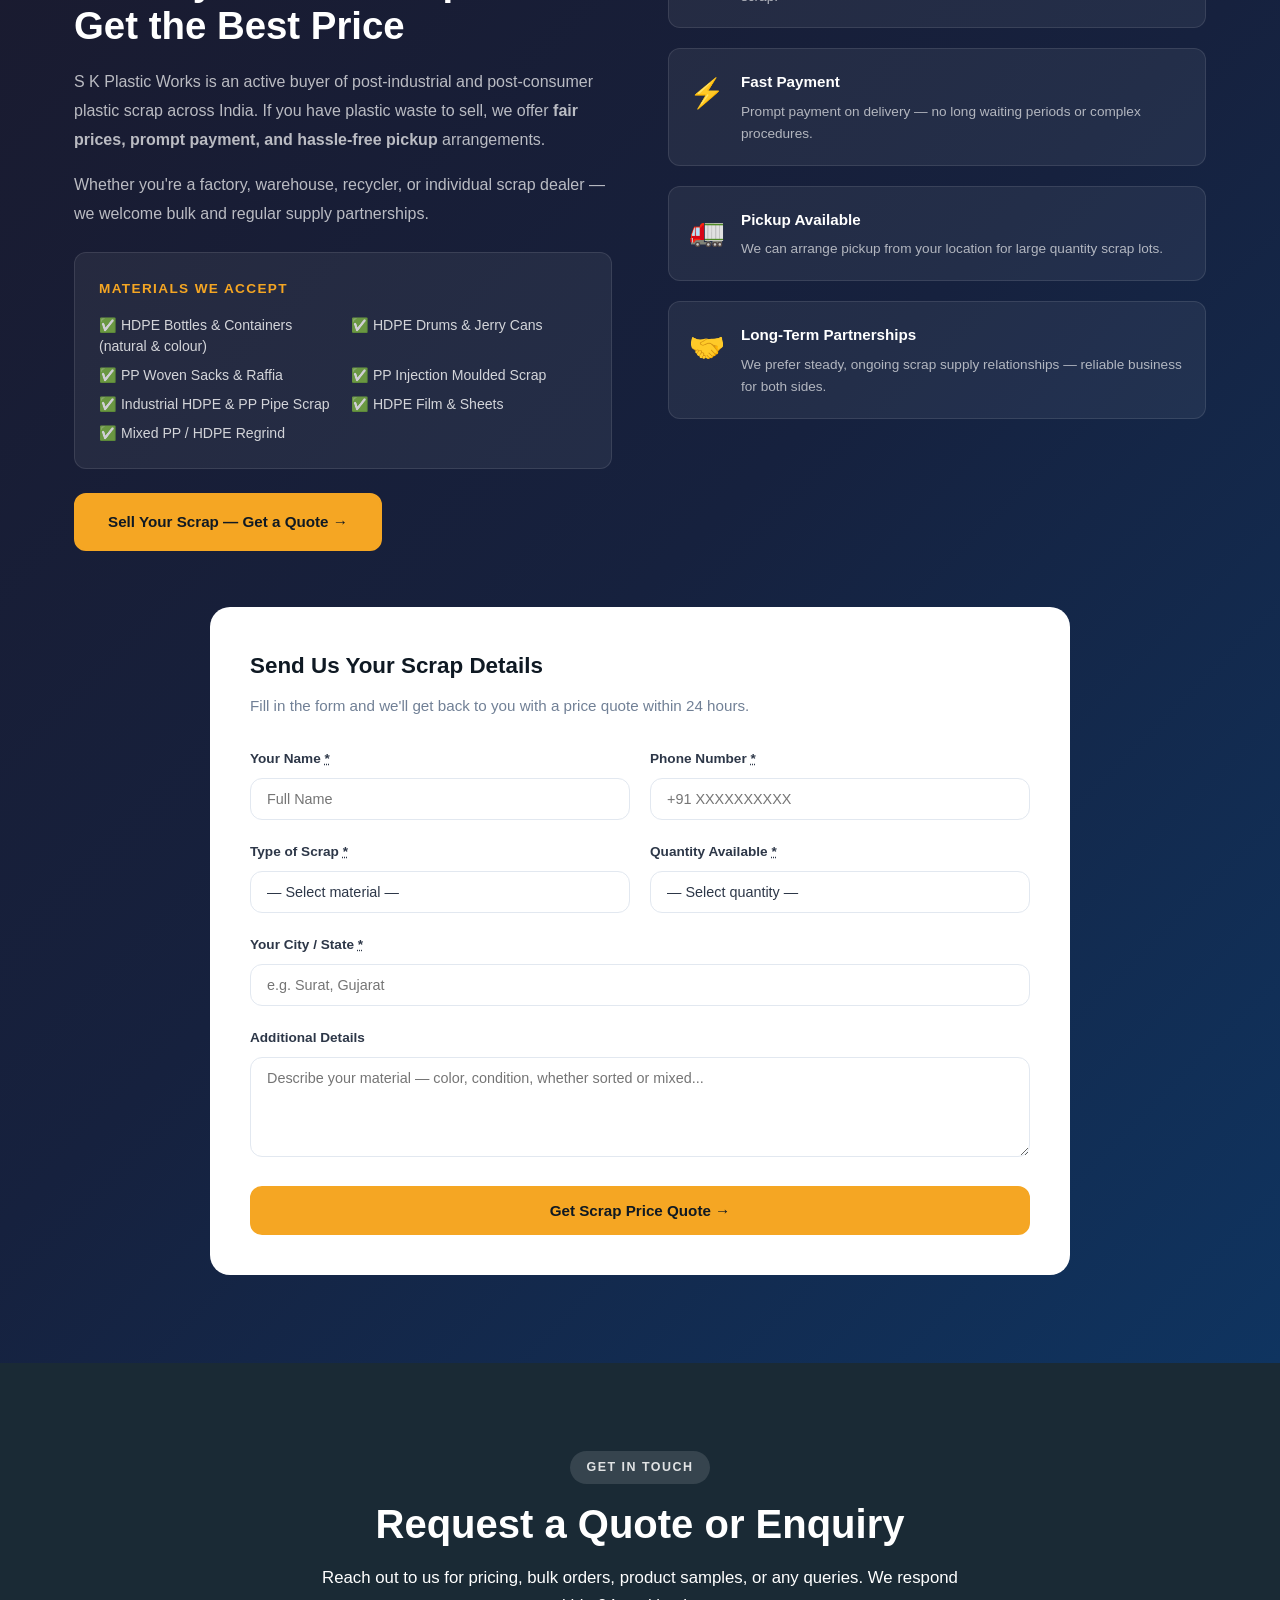
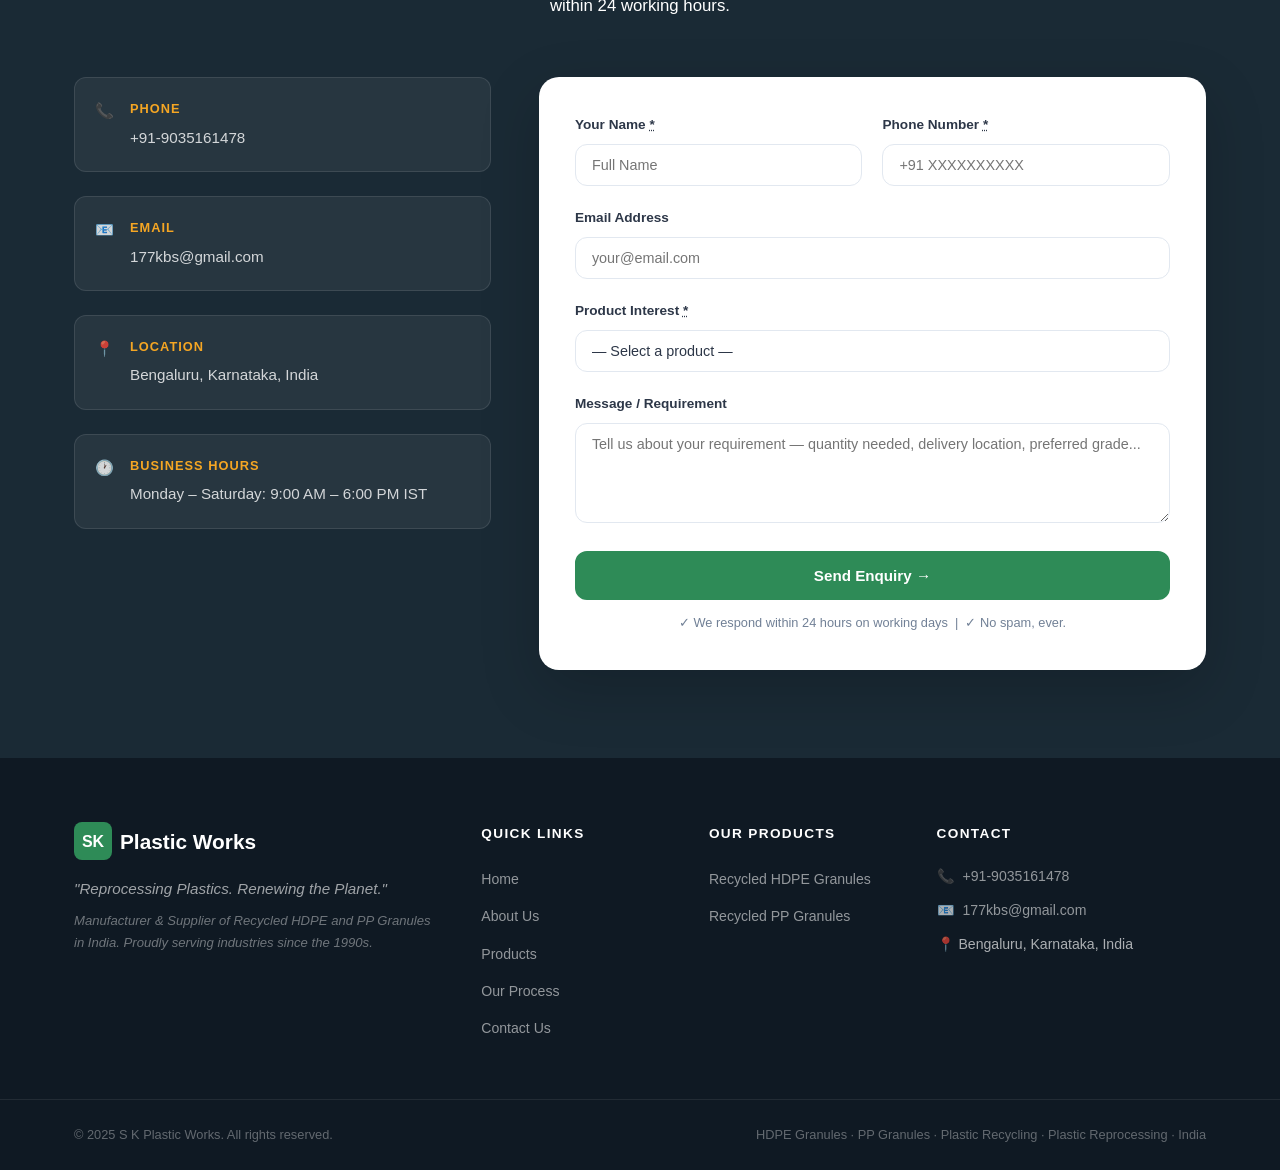
==== commit e7db713b: "Fill in real contact details and remove WhatsApp button Updated address, phone, and email placeholde" ====
--- a/index.html
+++ b/index.html
@@ -677,18 +677,6 @@
   <!-- Toast notification (shown after form submit) -->
   <div class="toast" id="toast" role="alert" aria-live="polite"></div>
 
-  <!-- ✅ WhatsApp Floating Button — critical for India B2B -->
-  <a href="https://wa.me/91XXXXXXXXXX?text=Hello%2C%20I%20am%20interested%20in%20your%20HDPE%2FPP%20granules.%20Please%20share%20your%20best%20price."
-     class="whatsapp-float"
-     target="_blank"
-     rel="noopener noreferrer"
-     aria-label="Chat with us on WhatsApp">
-    <svg xmlns="http://www.w3.org/2000/svg" viewBox="0 0 32 32" fill="white" width="30" height="30" aria-hidden="true">
-      <path d="M16 0C7.164 0 0 7.163 0 16c0 2.822.736 5.469 2.027 7.773L0 32l8.437-2.012A15.93 15.93 0 0016 32c8.836 0 16-7.163 16-16S24.836 0 16 0zm0 29.333a13.27 13.27 0 01-6.764-1.847l-.485-.288-5.012 1.196 1.22-4.877-.316-.5A13.232 13.232 0 012.667 16C2.667 8.636 8.636 2.667 16 2.667S29.333 8.636 29.333 16 23.364 29.333 16 29.333zm7.278-9.87c-.397-.2-2.352-1.16-2.717-1.292-.364-.133-.63-.2-.895.2-.265.397-1.028 1.292-1.26 1.558-.232.265-.464.298-.861.1-.397-.2-1.676-.618-3.192-1.972-1.18-1.052-1.977-2.35-2.209-2.748-.232-.397-.025-.612.174-.81.179-.178.397-.464.596-.696.2-.232.265-.397.397-.662.133-.265.067-.497-.033-.696-.1-.2-.895-2.158-1.226-2.954-.323-.774-.65-.67-.895-.682-.232-.01-.497-.013-.762-.013-.265 0-.696.1-1.061.497-.364.397-1.393 1.36-1.393 3.317s1.427 3.847 1.626 4.112c.2.265 2.808 4.287 6.805 6.014.951.41 1.693.656 2.271.84.954.304 1.823.261 2.51.158.765-.114 2.352-.961 2.684-1.89.333-.928.333-1.724.232-1.89-.099-.165-.364-.265-.762-.464z"/>
-    </svg>
-    <span class="whatsapp-label">WhatsApp Us</span>
-  </a>
-
   <script src="js/main.js"></script>
 </body>
 </html>
--- a/css/style.css
+++ b/css/style.css
@@ -0,0 +1,1385 @@
+/* ================================================
+   S K Plastic Works — Main Stylesheet
+   Modern, SEO-friendly, Mobile-first Design
+   ================================================ */
+
+/* ---------- CSS Variables ---------- */
+:root {
+  --green-dark:   #1B6B3A;
+  --green-mid:    #2E8B57;
+  --green-light:  #4CAF76;
+  --amber:        #F5A623;
+  --amber-dark:   #D4891A;
+  --dark:         #0F1923;
+  --dark-mid:     #1A2A35;
+  --text:         #2D3748;
+  --text-light:   #718096;
+  --bg-light:     #F7FAF8;
+  --white:        #FFFFFF;
+  --border:       #E2E8F0;
+  --shadow-sm:    0 2px 8px rgba(0,0,0,0.08);
+  --shadow-md:    0 8px 24px rgba(0,0,0,0.12);
+  --shadow-lg:    0 20px 60px rgba(0,0,0,0.18);
+  --radius:       12px;
+  --radius-lg:    20px;
+  --transition:   0.3s ease;
+  --font-body:    'Inter', -apple-system, BlinkMacSystemFont, sans-serif;
+  --font-heading: 'Poppins', -apple-system, BlinkMacSystemFont, sans-serif;
+}
+
+/* ---------- Reset & Base ---------- */
+*, *::before, *::after { box-sizing: border-box; margin: 0; padding: 0; }
+
+html {
+  scroll-behavior: smooth;
+  font-size: 16px;
+}
+
+body {
+  font-family: var(--font-body);
+  color: var(--text);
+  background: var(--white);
+  line-height: 1.7;
+  overflow-x: hidden;
+}
+
+img {
+  max-width: 100%;
+  height: auto;
+  display: block;
+}
+
+a {
+  color: inherit;
+  text-decoration: none;
+  transition: color var(--transition);
+}
+
+ul { list-style: none; }
+
+/* ---------- Utility ---------- */
+.container {
+  width: 100%;
+  max-width: 1180px;
+  margin: 0 auto;
+  padding: 0 24px;
+}
+
+.section {
+  padding: 88px 0;
+}
+
+.bg-light { background: var(--bg-light); }
+.bg-dark  { background: var(--dark-mid); }
+
+.section-header {
+  text-align: center;
+  max-width: 680px;
+  margin: 0 auto 56px;
+}
+
+.section-header.light h2,
+.section-header.light p {
+  color: var(--white);
+}
+
+.section-header.light .section-tag {
+  background: rgba(255,255,255,0.12);
+  color: rgba(255,255,255,0.85);
+}
+
+.section-tag {
+  display: inline-block;
+  font-size: 0.78rem;
+  font-weight: 600;
+  letter-spacing: 0.12em;
+  text-transform: uppercase;
+  color: var(--green-mid);
+  background: rgba(46,139,87,0.1);
+  padding: 6px 16px;
+  border-radius: 100px;
+  margin-bottom: 16px;
+}
+
+.section-header h2 {
+  font-family: var(--font-heading);
+  font-size: clamp(1.75rem, 3.5vw, 2.5rem);
+  font-weight: 700;
+  color: var(--dark);
+  line-height: 1.2;
+  margin-bottom: 16px;
+}
+
+.section-header p {
+  font-size: 1.05rem;
+  color: var(--text-light);
+}
+
+/* ---------- Buttons ---------- */
+.btn {
+  display: inline-flex;
+  align-items: center;
+  justify-content: center;
+  gap: 8px;
+  font-family: var(--font-body);
+  font-size: 0.95rem;
+  font-weight: 600;
+  padding: 14px 32px;
+  border-radius: var(--radius);
+  border: 2px solid transparent;
+  cursor: pointer;
+  transition: all var(--transition);
+  white-space: nowrap;
+}
+
+.btn-primary {
+  background: var(--green-mid);
+  color: var(--white);
+  border-color: var(--green-mid);
+}
+
+.btn-primary:hover {
+  background: var(--green-dark);
+  border-color: var(--green-dark);
+  transform: translateY(-2px);
+  box-shadow: 0 8px 20px rgba(46,139,87,0.35);
+}
+
+.btn-outline {
+  background: transparent;
+  color: var(--white);
+  border-color: rgba(255,255,255,0.6);
+}
+
+.btn-outline:hover {
+  background: rgba(255,255,255,0.12);
+  border-color: var(--white);
+}
+
+.btn-sm {
+  font-size: 0.875rem;
+  padding: 10px 22px;
+}
+
+.btn-full { width: 100%; }
+
+/* ---------- Navbar ---------- */
+.navbar {
+  position: fixed;
+  top: 0;
+  left: 0;
+  right: 0;
+  z-index: 1000;
+  padding: 18px 0;
+  transition: all var(--transition);
+}
+
+.navbar.scrolled {
+  background: rgba(15,25,35,0.96);
+  backdrop-filter: blur(12px);
+  -webkit-backdrop-filter: blur(12px);
+  padding: 12px 0;
+  box-shadow: 0 2px 20px rgba(0,0,0,0.3);
+}
+
+.nav-container {
+  display: flex;
+  align-items: center;
+  justify-content: space-between;
+}
+
+.nav-logo {
+  font-family: var(--font-heading);
+  font-size: 1.3rem;
+  font-weight: 700;
+  color: var(--white);
+  display: flex;
+  align-items: center;
+  gap: 8px;
+}
+
+.logo-sk {
+  background: var(--green-mid);
+  color: var(--white);
+  width: 38px;
+  height: 38px;
+  border-radius: 8px;
+  display: inline-flex;
+  align-items: center;
+  justify-content: center;
+  font-size: 1rem;
+  font-weight: 800;
+  flex-shrink: 0;
+}
+
+.nav-links {
+  display: flex;
+  align-items: center;
+  gap: 8px;
+}
+
+.nav-links a {
+  color: rgba(255,255,255,0.85);
+  font-size: 0.9rem;
+  font-weight: 500;
+  padding: 8px 14px;
+  border-radius: 8px;
+  transition: all var(--transition);
+}
+
+.nav-links a:hover,
+.nav-links a.active {
+  color: var(--white);
+  background: rgba(255,255,255,0.1);
+}
+
+.btn-nav {
+  background: var(--green-mid) !important;
+  color: var(--white) !important;
+  padding: 8px 20px !important;
+  border-radius: 8px !important;
+}
+
+.btn-nav:hover {
+  background: var(--green-dark) !important;
+}
+
+.nav-toggle {
+  display: none;
+  flex-direction: column;
+  gap: 5px;
+  background: none;
+  border: none;
+  cursor: pointer;
+  padding: 4px;
+}
+
+.nav-toggle span {
+  display: block;
+  width: 24px;
+  height: 2px;
+  background: var(--white);
+  border-radius: 2px;
+  transition: all var(--transition);
+}
+
+/* ---------- Hero ---------- */
+.hero {
+  position: relative;
+  min-height: 100vh;
+  display: flex;
+  align-items: center;
+  background: linear-gradient(135deg, #0a2010 0%, #0F1923 40%, #1B3A2A 70%, #0a2010 100%);
+  overflow: hidden;
+}
+
+.hero::before {
+  content: '';
+  position: absolute;
+  inset: 0;
+  background:
+    radial-gradient(ellipse at 20% 50%, rgba(46,139,87,0.15) 0%, transparent 60%),
+    radial-gradient(ellipse at 80% 20%, rgba(27,107,58,0.2) 0%, transparent 50%);
+}
+
+.hero-bg-image {
+  position: absolute;
+  inset: 0;
+  background-image: url('https://images.unsplash.com/photo-1532996122724-e3c354a0b15b?w=1600&q=80&auto=format&fit=crop');
+  background-size: cover;
+  background-position: center;
+  opacity: 0.12;
+}
+
+.hero-overlay {
+  position: absolute;
+  inset: 0;
+  background: linear-gradient(
+    to bottom,
+    rgba(15,25,35,0.5) 0%,
+    rgba(15,25,35,0.4) 50%,
+    rgba(15,25,35,0.8) 100%
+  );
+}
+
+.hero-content {
+  position: relative;
+  z-index: 1;
+  padding: 120px 24px 80px;
+  max-width: 760px;
+}
+
+.hero-badge {
+  display: inline-flex;
+  align-items: center;
+  gap: 8px;
+  font-size: 0.8rem;
+  font-weight: 600;
+  letter-spacing: 0.08em;
+  text-transform: uppercase;
+  color: var(--amber);
+  background: rgba(245,166,35,0.12);
+  border: 1px solid rgba(245,166,35,0.3);
+  padding: 8px 18px;
+  border-radius: 100px;
+  margin-bottom: 28px;
+}
+
+.hero-badge::before { content: '♻'; font-size: 1rem; }
+
+.hero-content h1 {
+  font-family: var(--font-heading);
+  font-size: clamp(2.4rem, 6vw, 4.2rem);
+  font-weight: 800;
+  color: var(--white);
+  line-height: 1.1;
+  margin-bottom: 24px;
+  letter-spacing: -0.02em;
+}
+
+.hero-content h1 .accent {
+  color: var(--green-light);
+  display: block;
+}
+
+.hero-subtitle {
+  font-size: clamp(1rem, 2vw, 1.15rem);
+  color: rgba(255,255,255,0.75);
+  max-width: 580px;
+  margin-bottom: 40px;
+  line-height: 1.8;
+}
+
+.hero-cta {
+  display: flex;
+  gap: 16px;
+  flex-wrap: wrap;
+}
+
+.hero-scroll {
+  position: absolute;
+  bottom: 40px;
+  left: 50%;
+  transform: translateX(-50%);
+  z-index: 1;
+  display: flex;
+  flex-direction: column;
+  align-items: center;
+  gap: 8px;
+  color: rgba(255,255,255,0.4);
+  font-size: 0.75rem;
+  letter-spacing: 0.1em;
+  text-transform: uppercase;
+  animation: fadeInUp 1s ease 1s both;
+}
+
+.scroll-arrow {
+  width: 20px;
+  height: 20px;
+  border-right: 2px solid rgba(255,255,255,0.4);
+  border-bottom: 2px solid rgba(255,255,255,0.4);
+  transform: rotate(45deg);
+  animation: scrollBounce 1.5s ease infinite;
+}
+
+@keyframes scrollBounce {
+  0%, 100% { transform: rotate(45deg) translateY(0); }
+  50%       { transform: rotate(45deg) translateY(4px); }
+}
+
+@keyframes fadeInUp {
+  from { opacity: 0; transform: translateX(-50%) translateY(20px); }
+  to   { opacity: 1; transform: translateX(-50%) translateY(0); }
+}
+
+/* ---------- Stats Bar ---------- */
+.stats-bar {
+  background: var(--dark);
+  padding: 48px 0;
+}
+
+.stats-grid {
+  display: grid;
+  grid-template-columns: repeat(4, 1fr);
+  gap: 0;
+}
+
+.stat-item {
+  text-align: center;
+  padding: 24px 16px;
+  border-right: 1px solid rgba(255,255,255,0.08);
+}
+
+.stat-item:last-child { border-right: none; }
+
+.stat-number {
+  font-family: var(--font-heading);
+  font-size: clamp(2rem, 4vw, 2.8rem);
+  font-weight: 800;
+  color: var(--green-light);
+  line-height: 1;
+}
+
+.stat-suffix {
+  font-family: var(--font-heading);
+  font-size: clamp(1.4rem, 2.5vw, 1.8rem);
+  font-weight: 800;
+  color: var(--amber);
+  line-height: 1;
+}
+
+.stat-label {
+  display: block;
+  font-size: 0.82rem;
+  color: rgba(255,255,255,0.5);
+  margin-top: 8px;
+  text-transform: uppercase;
+  letter-spacing: 0.08em;
+}
+
+/* ---------- Products ---------- */
+.products-grid {
+  display: grid;
+  grid-template-columns: repeat(2, 1fr);
+  gap: 32px;
+}
+
+.product-card {
+  background: var(--white);
+  border: 1px solid var(--border);
+  border-radius: var(--radius-lg);
+  overflow: hidden;
+  transition: all var(--transition);
+  box-shadow: var(--shadow-sm);
+}
+
+.product-card:hover {
+  transform: translateY(-6px);
+  box-shadow: var(--shadow-lg);
+  border-color: var(--green-light);
+}
+
+.product-image {
+  position: relative;
+  height: 260px;
+  overflow: hidden;
+  background: linear-gradient(135deg, #1a3d2b, #0f2518);
+}
+
+.product-image img {
+  width: 100%;
+  height: 100%;
+  object-fit: cover;
+  transition: transform 0.6s ease;
+}
+
+.product-card:hover .product-image img {
+  transform: scale(1.05);
+}
+
+.product-badge {
+  position: absolute;
+  top: 16px;
+  left: 16px;
+  background: var(--amber);
+  color: var(--dark);
+  font-size: 0.75rem;
+  font-weight: 700;
+  padding: 5px 12px;
+  border-radius: 100px;
+  text-transform: uppercase;
+  letter-spacing: 0.05em;
+}
+
+.product-body {
+  padding: 28px;
+}
+
+.product-body h3 {
+  font-family: var(--font-heading);
+  font-size: 1.4rem;
+  font-weight: 700;
+  color: var(--dark);
+  margin-bottom: 12px;
+}
+
+.product-body p {
+  color: var(--text-light);
+  font-size: 0.95rem;
+  margin-bottom: 20px;
+  line-height: 1.7;
+}
+
+.product-specs {
+  display: grid;
+  grid-template-columns: 1fr 1fr;
+  gap: 8px 16px;
+  margin-bottom: 24px;
+}
+
+.product-specs li {
+  font-size: 0.83rem;
+  color: var(--text);
+  padding-left: 16px;
+  position: relative;
+}
+
+.product-specs li::before {
+  content: '▸';
+  position: absolute;
+  left: 0;
+  color: var(--green-mid);
+  font-size: 0.75rem;
+}
+
+/* ---------- Process ---------- */
+.process-steps {
+  display: flex;
+  align-items: flex-start;
+  justify-content: center;
+  gap: 0;
+  flex-wrap: wrap;
+}
+
+.process-step {
+  flex: 1;
+  min-width: 160px;
+  max-width: 220px;
+  text-align: center;
+  padding: 32px 20px;
+  background: var(--white);
+  border-radius: var(--radius-lg);
+  border: 1px solid var(--border);
+  position: relative;
+  transition: all var(--transition);
+}
+
+.process-step:hover {
+  border-color: var(--green-mid);
+  box-shadow: var(--shadow-md);
+  transform: translateY(-4px);
+}
+
+.step-icon {
+  font-size: 2.2rem;
+  margin-bottom: 8px;
+  display: block;
+}
+
+.step-num {
+  font-family: var(--font-heading);
+  font-size: 0.7rem;
+  font-weight: 700;
+  letter-spacing: 0.15em;
+  color: var(--green-mid);
+  text-transform: uppercase;
+  margin-bottom: 12px;
+  background: rgba(46,139,87,0.08);
+  display: inline-block;
+  padding: 4px 10px;
+  border-radius: 100px;
+}
+
+.process-step h4 {
+  font-family: var(--font-heading);
+  font-size: 1rem;
+  font-weight: 700;
+  color: var(--dark);
+  margin-bottom: 10px;
+}
+
+.process-step p {
+  font-size: 0.85rem;
+  color: var(--text-light);
+  line-height: 1.6;
+}
+
+.process-arrow {
+  font-size: 1.5rem;
+  color: var(--border);
+  padding: 0 4px;
+  margin-top: 60px;
+  flex-shrink: 0;
+  align-self: flex-start;
+}
+
+/* ---------- Why Us ---------- */
+.why-grid {
+  display: grid;
+  grid-template-columns: repeat(4, 1fr);
+  gap: 24px;
+}
+
+.why-card {
+  background: var(--white);
+  border: 1px solid var(--border);
+  border-radius: var(--radius-lg);
+  padding: 32px 24px;
+  text-align: center;
+  transition: all var(--transition);
+}
+
+.why-card:hover {
+  border-color: var(--green-mid);
+  box-shadow: var(--shadow-md);
+  transform: translateY(-4px);
+}
+
+.why-icon {
+  font-size: 2.4rem;
+  margin-bottom: 16px;
+}
+
+.why-card h4 {
+  font-family: var(--font-heading);
+  font-size: 1rem;
+  font-weight: 700;
+  color: var(--dark);
+  margin-bottom: 10px;
+}
+
+.why-card p {
+  font-size: 0.875rem;
+  color: var(--text-light);
+  line-height: 1.7;
+}
+
+/* ---------- Contact ---------- */
+.contact-grid {
+  display: grid;
+  grid-template-columns: 1fr 1.6fr;
+  gap: 48px;
+  align-items: start;
+}
+
+.contact-info {
+  display: flex;
+  flex-direction: column;
+  gap: 24px;
+}
+
+.contact-item {
+  display: flex;
+  align-items: flex-start;
+  gap: 16px;
+  background: rgba(255,255,255,0.06);
+  border: 1px solid rgba(255,255,255,0.1);
+  border-radius: var(--radius);
+  padding: 20px;
+  transition: all var(--transition);
+}
+
+.contact-item:hover {
+  background: rgba(255,255,255,0.1);
+  border-color: var(--green-light);
+}
+
+.contact-icon {
+  font-size: 1.5rem;
+  flex-shrink: 0;
+}
+
+.contact-item strong {
+  display: block;
+  font-size: 0.8rem;
+  font-weight: 600;
+  text-transform: uppercase;
+  letter-spacing: 0.08em;
+  color: var(--amber);
+  margin-bottom: 4px;
+}
+
+.contact-item a,
+.contact-item span {
+  color: rgba(255,255,255,0.8);
+  font-size: 0.95rem;
+}
+
+.contact-item a:hover {
+  color: var(--white);
+}
+
+/* Contact Form */
+.contact-form {
+  background: var(--white);
+  border-radius: var(--radius-lg);
+  padding: 36px;
+  box-shadow: var(--shadow-lg);
+}
+
+.form-row {
+  display: grid;
+  grid-template-columns: 1fr 1fr;
+  gap: 20px;
+}
+
+.form-group {
+  margin-bottom: 20px;
+}
+
+.form-group label {
+  display: block;
+  font-size: 0.85rem;
+  font-weight: 600;
+  color: var(--text);
+  margin-bottom: 8px;
+}
+
+.form-group input,
+.form-group select,
+.form-group textarea {
+  width: 100%;
+  padding: 12px 16px;
+  border: 1.5px solid var(--border);
+  border-radius: var(--radius);
+  font-family: var(--font-body);
+  font-size: 0.9rem;
+  color: var(--text);
+  background: var(--white);
+  transition: border-color var(--transition);
+  appearance: none;
+  -webkit-appearance: none;
+}
+
+.form-group input:focus,
+.form-group select:focus,
+.form-group textarea:focus {
+  outline: none;
+  border-color: var(--green-mid);
+  box-shadow: 0 0 0 3px rgba(46,139,87,0.1);
+}
+
+.form-group textarea {
+  resize: vertical;
+  min-height: 100px;
+}
+
+.form-note {
+  text-align: center;
+  font-size: 0.8rem;
+  color: var(--text-light);
+  margin-top: 12px;
+}
+
+/* ---------- Footer ---------- */
+.footer {
+  background: var(--dark);
+  color: rgba(255,255,255,0.65);
+}
+
+.footer-grid {
+  display: grid;
+  grid-template-columns: 2fr 1fr 1fr 1.5fr;
+  gap: 48px;
+  padding: 64px 24px 48px;
+}
+
+.footer-brand .nav-logo {
+  margin-bottom: 16px;
+}
+
+.footer-brand p {
+  font-size: 0.95rem;
+  font-style: italic;
+  color: rgba(255,255,255,0.6);
+  margin-bottom: 8px;
+}
+
+.footer-small {
+  font-size: 0.82rem !important;
+  color: rgba(255,255,255,0.4) !important;
+}
+
+.footer h5 {
+  font-family: var(--font-heading);
+  font-size: 0.85rem;
+  font-weight: 700;
+  text-transform: uppercase;
+  letter-spacing: 0.1em;
+  color: var(--white);
+  margin-bottom: 20px;
+}
+
+.footer ul li {
+  margin-bottom: 10px;
+}
+
+.footer ul a {
+  font-size: 0.88rem;
+  color: rgba(255,255,255,0.55);
+  transition: color var(--transition);
+}
+
+.footer ul a:hover {
+  color: var(--green-light);
+}
+
+.footer-contact p {
+  font-size: 0.88rem;
+  margin-bottom: 10px;
+  display: flex;
+  align-items: center;
+  gap: 8px;
+}
+
+.footer-contact a {
+  color: rgba(255,255,255,0.55);
+}
+
+.footer-contact a:hover {
+  color: var(--green-light);
+}
+
+.footer-bottom {
+  border-top: 1px solid rgba(255,255,255,0.08);
+  padding: 24px;
+}
+
+.footer-bottom .container {
+  display: flex;
+  justify-content: space-between;
+  align-items: center;
+  flex-wrap: wrap;
+  gap: 8px;
+}
+
+.footer-bottom p {
+  font-size: 0.8rem;
+  color: rgba(255,255,255,0.35);
+}
+
+/* ---------- About Page ---------- */
+.page-hero {
+  min-height: 55vh;
+  display: flex;
+  align-items: center;
+  background: linear-gradient(135deg, #0a2010 0%, #0F1923 50%, #1B3A2A 100%);
+  position: relative;
+  overflow: hidden;
+  padding-top: 80px;
+}
+
+.page-hero::before {
+  content: '';
+  position: absolute;
+  inset: 0;
+  background: radial-gradient(ellipse at 30% 60%, rgba(46,139,87,0.15) 0%, transparent 60%);
+}
+
+.page-hero-content {
+  position: relative;
+  z-index: 1;
+  padding: 80px 24px;
+}
+
+.page-hero-content .hero-badge { margin-bottom: 24px; }
+
+.page-hero-content h1 {
+  font-family: var(--font-heading);
+  font-size: clamp(2rem, 5vw, 3.5rem);
+  font-weight: 800;
+  color: var(--white);
+  line-height: 1.15;
+  margin-bottom: 20px;
+}
+
+.page-hero-content p {
+  font-size: 1.1rem;
+  color: rgba(255,255,255,0.7);
+  max-width: 560px;
+  line-height: 1.8;
+}
+
+/* Story Section */
+.story-grid {
+  display: grid;
+  grid-template-columns: 1fr 1fr;
+  gap: 64px;
+  align-items: center;
+}
+
+.story-text h2 {
+  font-family: var(--font-heading);
+  font-size: clamp(1.6rem, 3vw, 2.2rem);
+  font-weight: 700;
+  color: var(--dark);
+  margin-bottom: 20px;
+  line-height: 1.25;
+}
+
+.story-text p {
+  color: var(--text-light);
+  font-size: 1rem;
+  line-height: 1.8;
+  margin-bottom: 16px;
+}
+
+.story-text p:last-child { margin-bottom: 0; }
+
+.story-highlight {
+  display: flex;
+  align-items: flex-start;
+  gap: 12px;
+  background: rgba(46,139,87,0.07);
+  border-left: 4px solid var(--green-mid);
+  padding: 16px 20px;
+  border-radius: 0 var(--radius) var(--radius) 0;
+  margin: 24px 0;
+}
+
+.story-highlight span {
+  font-size: 1.5rem;
+}
+
+.story-highlight p {
+  font-size: 0.95rem;
+  font-style: italic;
+  color: var(--text);
+  margin: 0;
+}
+
+.story-image {
+  border-radius: var(--radius-lg);
+  overflow: hidden;
+  aspect-ratio: 4/3;
+  background: linear-gradient(135deg, #1a3d2b, #0f2518);
+  box-shadow: var(--shadow-lg);
+}
+
+.story-image img {
+  width: 100%;
+  height: 100%;
+  object-fit: cover;
+}
+
+/* Facility Section */
+.facility-grid {
+  display: grid;
+  grid-template-columns: repeat(3, 1fr);
+  gap: 28px;
+}
+
+.facility-card {
+  border-radius: var(--radius-lg);
+  overflow: hidden;
+  background: var(--white);
+  border: 1px solid var(--border);
+  box-shadow: var(--shadow-sm);
+  transition: all var(--transition);
+}
+
+.facility-card:hover {
+  transform: translateY(-6px);
+  box-shadow: var(--shadow-lg);
+  border-color: var(--green-light);
+}
+
+.facility-img {
+  height: 220px;
+  overflow: hidden;
+  background: linear-gradient(135deg, #1a3d2b, #0f2518);
+}
+
+.facility-img img {
+  width: 100%;
+  height: 100%;
+  object-fit: cover;
+  transition: transform 0.6s ease;
+}
+
+.facility-card:hover .facility-img img {
+  transform: scale(1.05);
+}
+
+.facility-body {
+  padding: 24px;
+}
+
+.facility-body h4 {
+  font-family: var(--font-heading);
+  font-size: 1.05rem;
+  font-weight: 700;
+  color: var(--dark);
+  margin-bottom: 8px;
+}
+
+.facility-body p {
+  font-size: 0.875rem;
+  color: var(--text-light);
+  line-height: 1.6;
+}
+
+/* Values Grid */
+.values-grid {
+  display: grid;
+  grid-template-columns: repeat(3, 1fr);
+  gap: 28px;
+}
+
+.value-card {
+  background: var(--white);
+  border: 1px solid var(--border);
+  border-radius: var(--radius-lg);
+  padding: 36px 28px;
+  text-align: center;
+  transition: all var(--transition);
+}
+
+.value-card:hover {
+  border-color: var(--amber);
+  box-shadow: var(--shadow-md);
+}
+
+.value-icon {
+  font-size: 2.6rem;
+  margin-bottom: 20px;
+}
+
+.value-card h4 {
+  font-family: var(--font-heading);
+  font-size: 1.05rem;
+  font-weight: 700;
+  color: var(--dark);
+  margin-bottom: 12px;
+}
+
+.value-card p {
+  font-size: 0.9rem;
+  color: var(--text-light);
+  line-height: 1.7;
+}
+
+/* CTA Banner */
+.cta-banner {
+  background: linear-gradient(135deg, var(--green-dark) 0%, var(--dark-mid) 100%);
+  padding: 72px 0;
+  text-align: center;
+}
+
+.cta-banner h2 {
+  font-family: var(--font-heading);
+  font-size: clamp(1.6rem, 3vw, 2.4rem);
+  font-weight: 700;
+  color: var(--white);
+  margin-bottom: 16px;
+}
+
+.cta-banner p {
+  color: rgba(255,255,255,0.7);
+  font-size: 1.05rem;
+  margin-bottom: 36px;
+}
+
+.cta-buttons {
+  display: flex;
+  gap: 16px;
+  justify-content: center;
+  flex-wrap: wrap;
+}
+
+/* Toast Notification */
+.toast {
+  position: fixed;
+  bottom: 32px;
+  right: 32px;
+  background: var(--green-mid);
+  color: var(--white);
+  padding: 14px 24px;
+  border-radius: var(--radius);
+  font-size: 0.9rem;
+  font-weight: 500;
+  box-shadow: var(--shadow-lg);
+  transform: translateY(80px);
+  opacity: 0;
+  transition: all 0.4s ease;
+  z-index: 9999;
+}
+
+.toast.show {
+  transform: translateY(0);
+  opacity: 1;
+}
+
+/* ---------- Responsive ---------- */
+@media (max-width: 1024px) {
+  .why-grid  { grid-template-columns: repeat(2, 1fr); }
+  .footer-grid { grid-template-columns: 1fr 1fr; gap: 32px; }
+  .stats-grid { grid-template-columns: repeat(2, 1fr); }
+  .stat-item { border-right: none; border-bottom: 1px solid rgba(255,255,255,0.08); }
+  .stat-item:nth-child(odd) { border-right: 1px solid rgba(255,255,255,0.08); }
+  .stat-item:last-child { border-bottom: none; }
+}
+
+@media (max-width: 768px) {
+  .section { padding: 64px 0; }
+
+  .nav-toggle { display: flex; }
+
+  .nav-links {
+    position: fixed;
+    top: 0;
+    right: -100%;
+    width: min(300px, 80vw);
+    height: 100vh;
+    background: var(--dark-mid);
+    flex-direction: column;
+    align-items: flex-start;
+    padding: 80px 24px 32px;
+    gap: 4px;
+    transition: right 0.35s ease;
+    box-shadow: -4px 0 32px rgba(0,0,0,0.4);
+  }
+
+  .nav-links.open { right: 0; }
+
+  .nav-links a {
+    font-size: 1rem;
+    width: 100%;
+    padding: 12px 16px;
+  }
+
+  .products-grid,
+  .story-grid,
+  .facility-grid,
+  .values-grid   { grid-template-columns: 1fr; }
+
+  .contact-grid { grid-template-columns: 1fr; gap: 32px; }
+
+  .form-row { grid-template-columns: 1fr; }
+
+  .process-steps { flex-direction: column; align-items: center; }
+  .process-arrow { transform: rotate(90deg); margin: 0; }
+
+  .footer-grid { grid-template-columns: 1fr; gap: 32px; padding: 48px 24px 32px; }
+
+  .footer-bottom .container { flex-direction: column; text-align: center; }
+
+  .hero-content { padding: 100px 0 60px; }
+
+  .why-grid { grid-template-columns: 1fr; }
+}
+
+@media (max-width: 480px) {
+  .stats-grid { grid-template-columns: repeat(2, 1fr); }
+  .hero-cta { flex-direction: column; }
+  .hero-cta .btn { text-align: center; }
+  .cta-buttons { flex-direction: column; align-items: center; }
+}
+
+/* ================================================
+   NEW SECTIONS — Industries, Sell Scrap,
+   Testimonials, WhatsApp Float
+   ================================================ */
+
+/* ---------- Amber variant tag & button ---------- */
+.tag-amber {
+  color: var(--amber-dark);
+  background: rgba(245,166,35,0.12);
+}
+
+.btn-amber {
+  background: var(--amber);
+  color: var(--dark);
+  border-color: var(--amber);
+  font-weight: 700;
+}
+
+.btn-amber:hover {
+  background: var(--amber-dark);
+  border-color: var(--amber-dark);
+  transform: translateY(-2px);
+  box-shadow: 0 8px 20px rgba(245,166,35,0.35);
+}
+
+/* ---------- Industries We Serve ---------- */
+.industries-grid {
+  display: grid;
+  grid-template-columns: repeat(3, 1fr);
+  gap: 24px;
+  margin-bottom: 40px;
+}
+
+.industry-card {
+  background: var(--white);
+  border: 1px solid var(--border);
+  border-radius: var(--radius-lg);
+  padding: 32px 24px;
+  text-align: center;
+  transition: all var(--transition);
+}
+
+.industry-card:hover {
+  border-color: var(--green-mid);
+  box-shadow: var(--shadow-md);
+  transform: translateY(-4px);
+}
+
+.industry-icon {
+  font-size: 2.4rem;
+  margin-bottom: 14px;
+  display: block;
+}
+
+.industry-card h4 {
+  font-family: var(--font-heading);
+  font-size: 1rem;
+  font-weight: 700;
+  color: var(--dark);
+  margin-bottom: 10px;
+}
+
+.industry-card p {
+  font-size: 0.875rem;
+  color: var(--text-light);
+  line-height: 1.65;
+}
+
+.industries-cta {
+  text-align: center;
+  padding-top: 16px;
+}
+
+.industries-cta p {
+  color: var(--text-light);
+  margin-bottom: 20px;
+  font-size: 1rem;
+}
+
+/* ---------- Sell Scrap Section ---------- */
+.sell-scrap-section {
+  background: linear-gradient(135deg, #1a1a2e 0%, #16213e 50%, #0f3460 100%);
+}
+
+.sell-scrap-grid {
+  display: grid;
+  grid-template-columns: 1fr 1fr;
+  gap: 56px;
+  align-items: start;
+  margin-bottom: 56px;
+}
+
+.sell-scrap-text .section-tag { margin-bottom: 16px; }
+
+.sell-scrap-text h2 {
+  font-family: var(--font-heading);
+  font-size: clamp(1.75rem, 3.5vw, 2.4rem);
+  font-weight: 800;
+  color: var(--white);
+  line-height: 1.15;
+  margin-bottom: 20px;
+}
+
+.sell-scrap-text p {
+  color: rgba(255,255,255,0.7);
+  font-size: 1rem;
+  line-height: 1.8;
+  margin-bottom: 16px;
+}
+
+.scrap-accepts {
+  background: rgba(255,255,255,0.06);
+  border: 1px solid rgba(255,255,255,0.1);
+  border-radius: var(--radius);
+  padding: 24px;
+  margin: 24px 0;
+}
+
+.scrap-accepts h4 {
+  font-family: var(--font-heading);
+  font-size: 0.85rem;
+  font-weight: 700;
+  text-transform: uppercase;
+  letter-spacing: 0.1em;
+  color: var(--amber);
+  margin-bottom: 14px;
+}
+
+.scrap-list {
+  display: grid;
+  grid-template-columns: 1fr 1fr;
+  gap: 8px 16px;
+}
+
+.scrap-list li {
+  font-size: 0.88rem;
+  color: rgba(255,255,255,0.8);
+  line-height: 1.5;
+}
+
+.sell-scrap-benefits {
+  display: flex;
+  flex-direction: column;
+  gap: 20px;
+}
+
+.benefit-card {
+  display: flex;
+  align-items: flex-start;
+  gap: 16px;
+  background: rgba(255,255,255,0.06);
+  border: 1px solid rgba(255,255,255,0.1);
+  border-radius: var(--radius);
+  padding: 20px;
+  transition: all var(--transition);
+}
+
+.benefit-card:hover {
+  background: rgba(255,255,255,0.1);
+  border-color: var(--amber);
+}
+
+.benefit-icon {
+  font-size: 1.8rem;
+  flex-shrink: 0;
+}
+
+.benefit-card h5 {
+  font-family: var(--font-heading);
+  font-size: 0.95rem;
+  font-weight: 700;
+  color: var(--white);
+  margin-bottom: 6px;
+}
+
+.benefit-card p {
+  font-size: 0.85rem;
+  color: rgba(255,255,255,0.65);
+  line-height: 1.6;
+}
+
+/* Scrap Seller Form */
+.scrap-form-wrapper {
+  background: var(--white);
+  border-radius: var(--radius-lg);
+  padding: 40px;
+  max-width: 860px;
+  margin: 0 auto;
+}
+
+.scrap-form-wrapper h3 {
+  font-family: var(--font-heading);
+  font-size: 1.4rem;
+  font-weight: 700;
+  color: var(--dark);
+  margin-bottom: 8px;
+}
+
+.scrap-form-wrapper > p {
+  color: var(--text-light);
+  font-size: 0.95rem;
+  margin-bottom: 28px;
+}
+
+/* Testimonials: styles removed — re-add when real reviews are available */
+
+/* ---------- Responsive: new sections ---------- */
+@media (max-width: 1024px) {
+  .industries-grid { grid-template-columns: repeat(2, 1fr); }
+}
+
+@media (max-width: 768px) {
+  .sell-scrap-grid     { grid-template-columns: 1fr; gap: 36px; }
+  .scrap-list          { grid-template-columns: 1fr; }
+  .industries-grid     { grid-template-columns: 1fr; }
+  .scrap-form-wrapper  { padding: 28px 20px; }
+}
